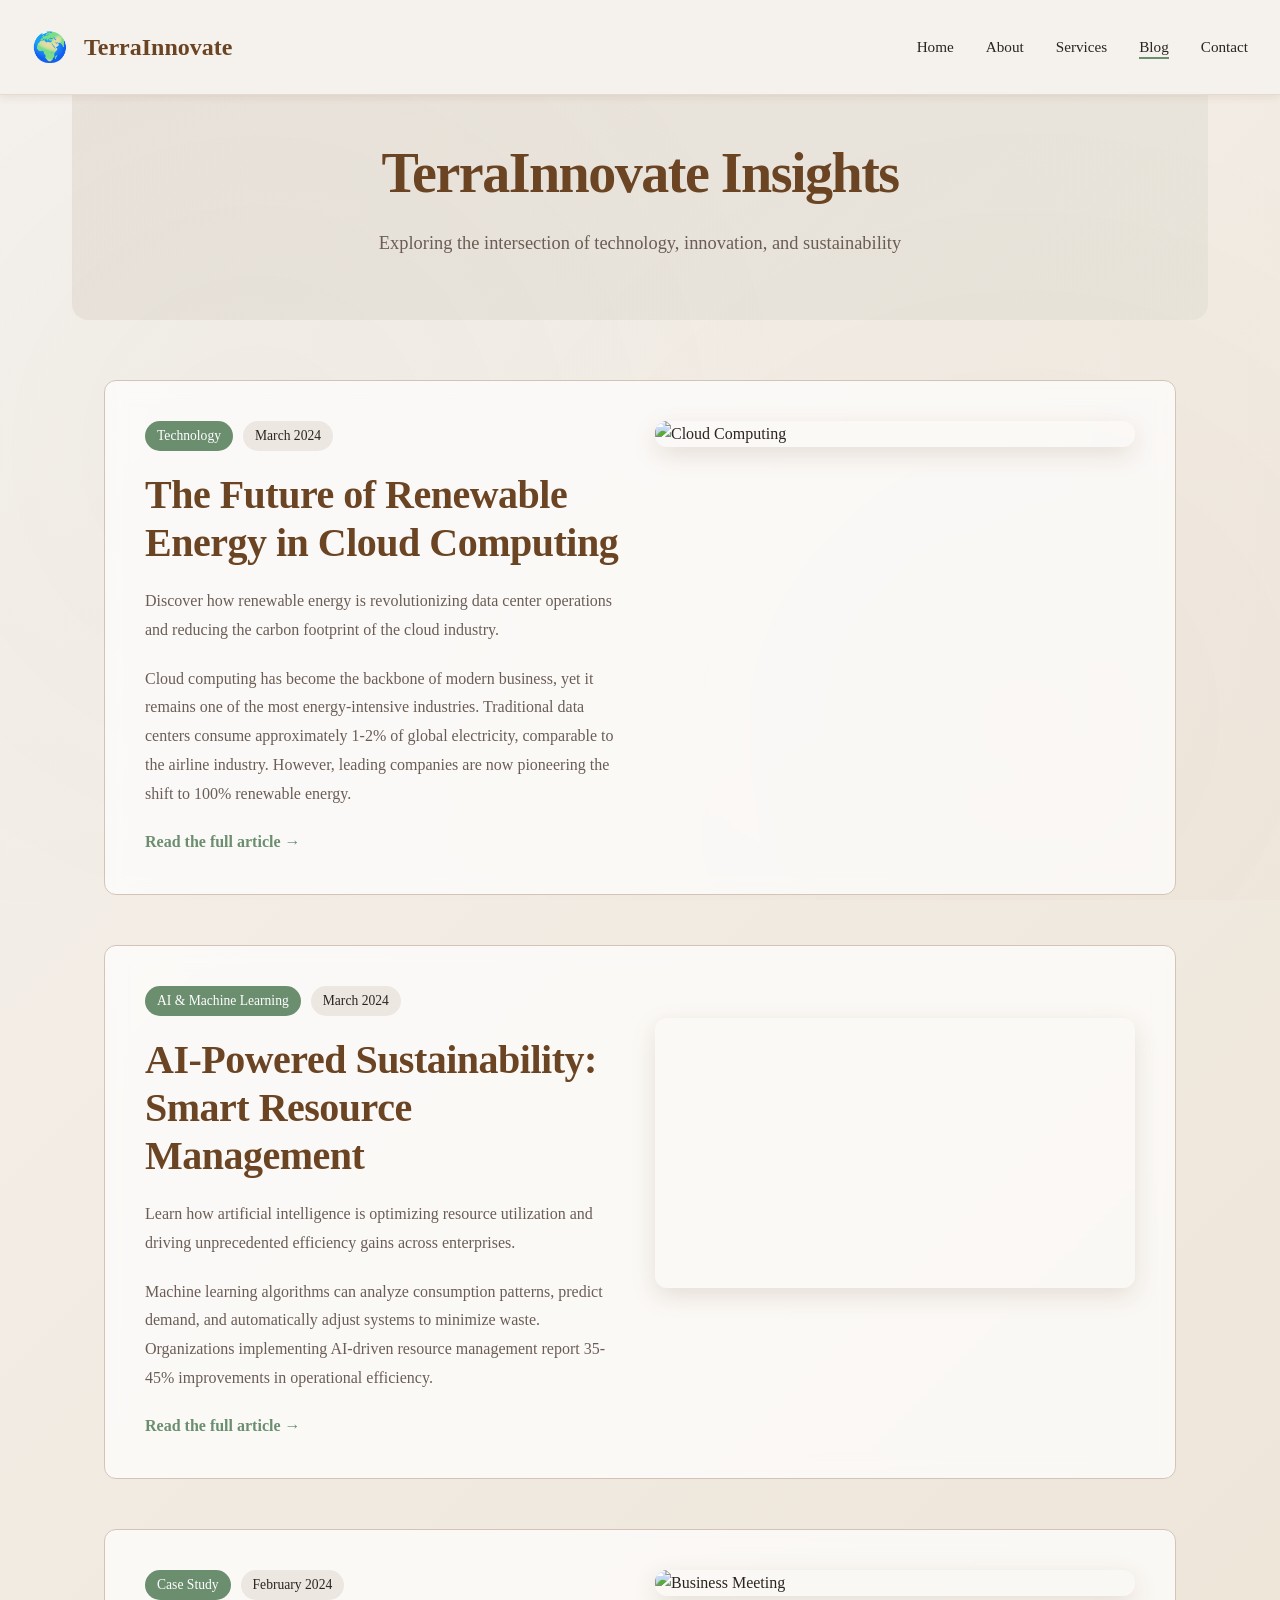
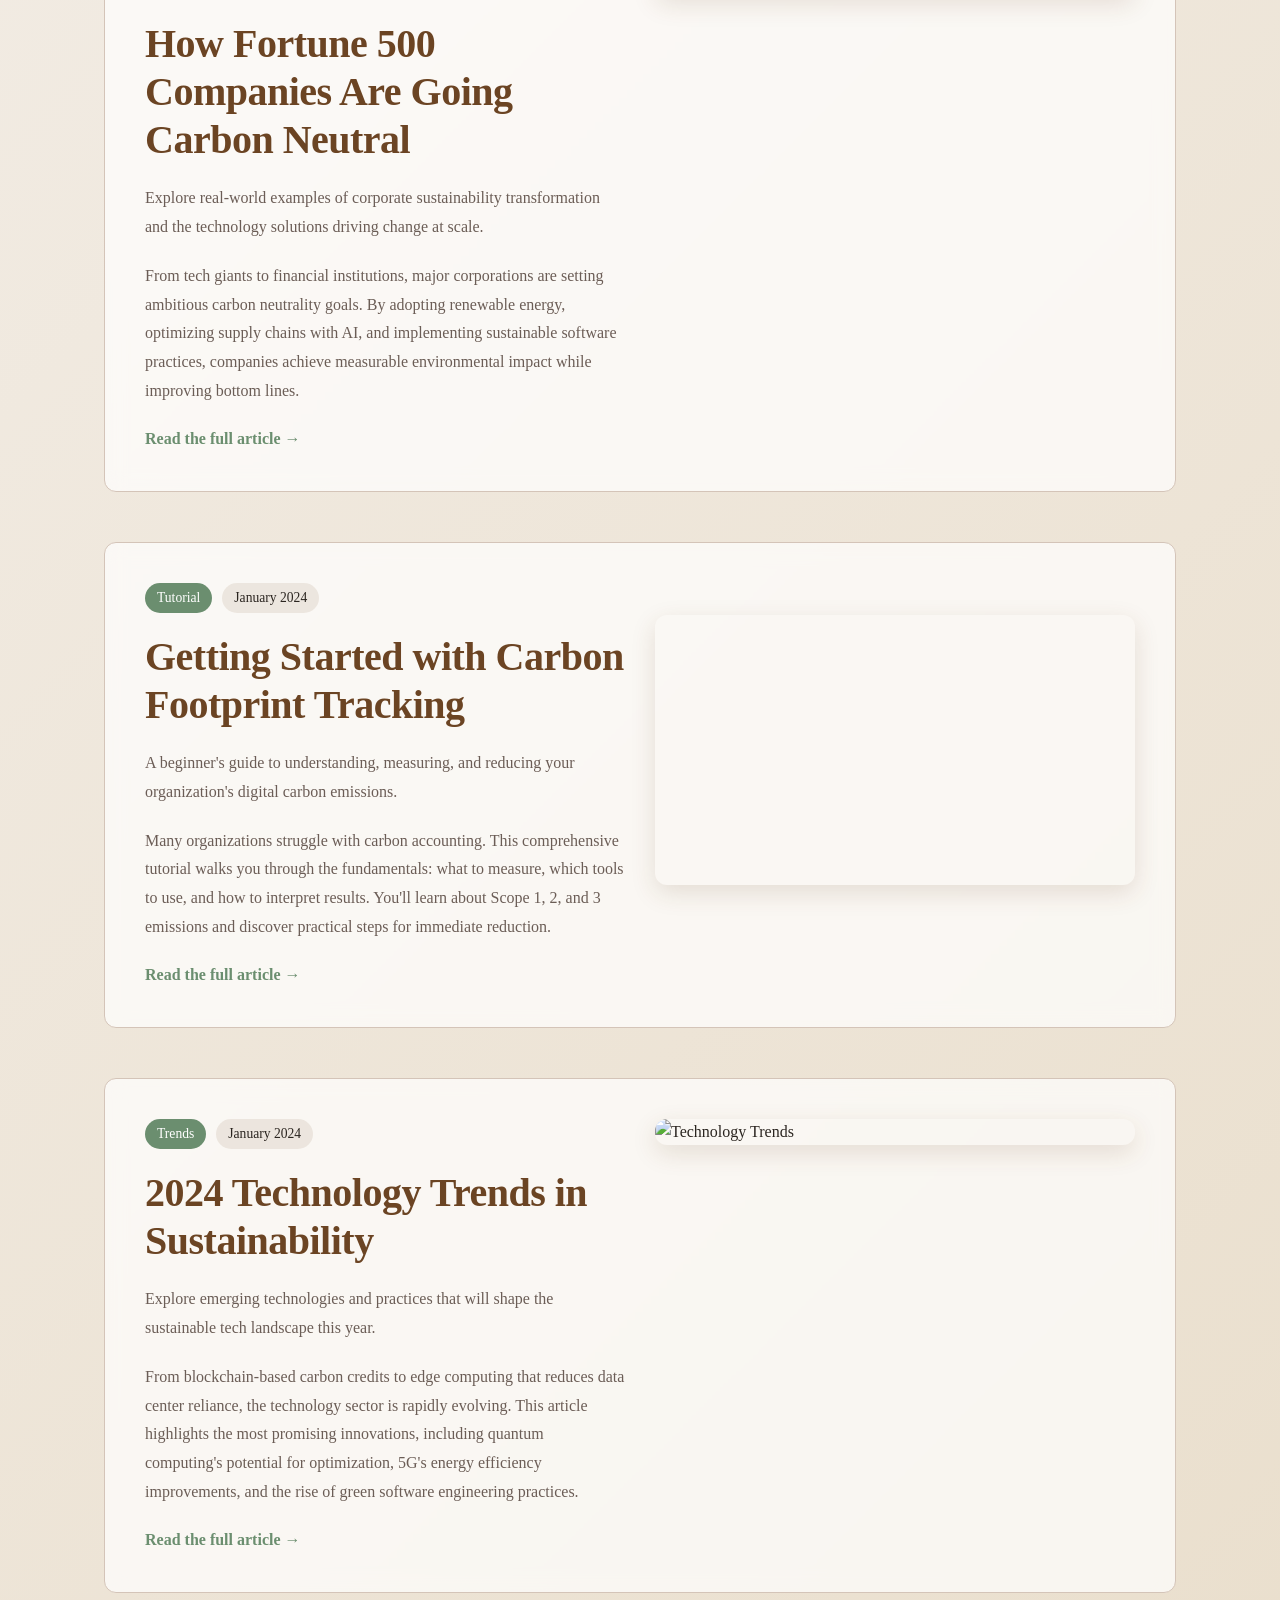
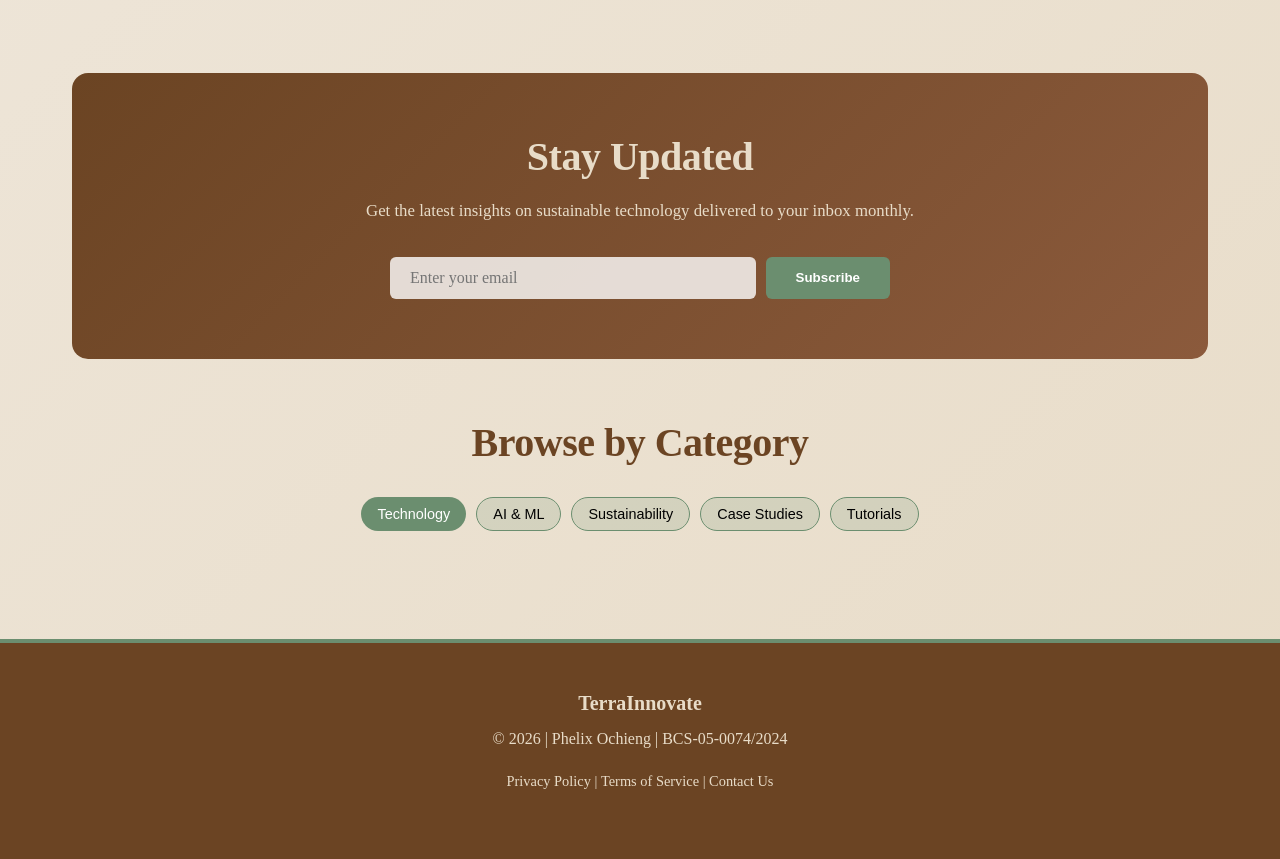
==== blog.html @ 737d3054 "Update image source in blog.html" ====
<!DOCTYPE html>
<html lang="en">
<head>
    <meta charset="UTF-8">
    <meta name="viewport" content="width=device-width, initial-scale=1.0">
    <title>Blog - TerraInnovate Insights</title>
    <link rel="stylesheet" href="styles.css">
</head>
<body>

    <nav>
        <div class="nav-logo">TerraInnovate</div>
        <button class="menu-toggle" id="menuToggle">☰</button>
        <ul class="nav-links" id="navLinks">
            <li><a href="index.html">Home</a></li>
            <li><a href="about.html">About</a></li>
            <li><a href="services.html">Services</a></li>
            <li><a href="blog.html" class="active">Blog</a></li>
            <li><a href="contact.html">Contact</a></li>
        </ul>
    </nav>

    <main style="padding-top: 80px;">
        
        <section style="padding: 60px var(--spacing-lg); background: linear-gradient(135deg, rgba(107, 68, 35, 0.08) 0%, rgba(122, 155, 127, 0.08) 100%); text-align: center; margin-bottom: 60px; border-radius: 16px;">
            <h1 style="margin-bottom: 20px;">TerraInnovate Insights</h1>
            <p style="font-size: 1.15rem; max-width: 700px; margin: 0 auto;">Exploring the intersection of technology, innovation, and sustainability</p>
        </section>

        <section class="container" style="margin-bottom: 80px;">
            
            <article style="background: rgba(255, 255, 255, 0.7); border: 1px solid var(--border-color); border-radius: 12px; padding: 40px; margin-bottom: 50px; backdrop-filter: blur(10px);">
                <div style="display: grid; grid-template-columns: 1fr 1fr; gap: 30px; align-items: start;">
                    <div>
                        <div style="display: flex; gap: 10px; margin-bottom: 15px; font-size: 0.85rem;">
                            <span style="background: var(--accent-green); color: white; padding: 4px 12px; border-radius: 20px;">Technology</span>
                            <span style="background: rgba(107, 68, 35, 0.1); padding: 4px 12px; border-radius: 20px;">March 2024</span>
                        </div>
                        <h2 style="margin: 20px 0;">The Future of Renewable Energy in Cloud Computing</h2>
                        <p style="color: var(--text-light); margin-bottom: 20px;">Discover how renewable energy is revolutionizing data center operations and reducing the carbon footprint of the cloud industry.</p>
                        <p style="margin-bottom: 20px;">Cloud computing has become the backbone of modern business, yet it remains one of the most energy-intensive industries. Traditional data centers consume approximately 1-2% of global electricity, comparable to the airline industry. However, leading companies are now pioneering the shift to 100% renewable energy.</p>
                        <a href="#" style="color: var(--accent-green); font-weight: 600;">Read the full article →</a>
                    </div>
                    <img src="https://images.unsplash.com/photo-1552664730-d307ca884978?w=500&h=350&fit=crop" alt="Cloud Computing" style="border-radius: 12px; box-shadow: var(--shadow-md);">
                </div>
            </article>

            <article style="background: rgba(255, 255, 255, 0.7); border: 1px solid var(--border-color); border-radius: 12px; padding: 40px; margin-bottom: 50px; backdrop-filter: blur(10px);">
                <div style="display: grid; grid-template-columns: 1fr 1fr; gap: 30px; align-items: start;">
                    <div>
                        <div style="display: flex; gap: 10px; margin-bottom: 15px; font-size: 0.85rem;">
                            <span style="background: var(--accent-green); color: white; padding: 4px 12px; border-radius: 20px;">AI & Machine Learning</span>
                            <span style="background: rgba(107, 68, 35, 0.1); padding: 4px 12px; border-radius: 20px;">March 2024</span>
                        </div>
                        <h2 style="margin: 20px 0;">AI-Powered Sustainability: Smart Resource Management</h2>
                        <p style="color: var(--text-light); margin-bottom: 20px;">Learn how artificial intelligence is optimizing resource utilization and driving unprecedented efficiency gains across enterprises.</p>
                        <p style="margin-bottom: 20px;">Machine learning algorithms can analyze consumption patterns, predict demand, and automatically adjust systems to minimize waste. Organizations implementing AI-driven resource management report 35-45% improvements in operational efficiency.</p>
                        <a href="#" style="color: var(--accent-green); font-weight: 600;">Read the full article →</a>
                    </div>
                    <div class="video-container">
                        <iframe src="https://www.youtube.com/watch?v=LRUIRQkErjo" allowfullscreen="" loading="lazy"></iframe>
                    </div>
                </div>
            </article>

            <article style="background: rgba(255, 255, 255, 0.7); border: 1px solid var(--border-color); border-radius: 12px; padding: 40px; margin-bottom: 50px; backdrop-filter: blur(10px);">
                <div style="display: grid; grid-template-columns: 1fr 1fr; gap: 30px; align-items: start;">
                    <div>
                        <div style="display: flex; gap: 10px; margin-bottom: 15px; font-size: 0.85rem;">
                            <span style="background: var(--accent-green); color: white; padding: 4px 12px; border-radius: 20px;">Case Study</span>
                            <span style="background: rgba(107, 68, 35, 0.1); padding: 4px 12px; border-radius: 20px;">February 2024</span>
                        </div>
                        <h2 style="margin: 20px 0;">How Fortune 500 Companies Are Going Carbon Neutral</h2>
                        <p style="color: var(--text-light); margin-bottom: 20px;">Explore real-world examples of corporate sustainability transformation and the technology solutions driving change at scale.</p>
                        <p style="margin-bottom: 20px;">From tech giants to financial institutions, major corporations are setting ambitious carbon neutrality goals. By adopting renewable energy, optimizing supply chains with AI, and implementing sustainable software practices, companies achieve measurable environmental impact while improving bottom lines.</p>
                        <a href="#" style="color: var(--accent-green); font-weight: 600;">Read the full article →</a>
                    </div>
                    <img src="https://images.unsplash.com/photo-1517694712202-14dd9538aa97?w=500&h=350&fit=crop" alt="Business Meeting" style="border-radius: 12px; box-shadow: var(--shadow-md);">
                </div>
            </article>

            <article style="background: rgba(255, 255, 255, 0.7); border: 1px solid var(--border-color); border-radius: 12px; padding: 40px; margin-bottom: 50px; backdrop-filter: blur(10px);">
                <div style="display: grid; grid-template-columns: 1fr 1fr; gap: 30px; align-items: start;">
                    <div>
                        <div style="display: flex; gap: 10px; margin-bottom: 15px; font-size: 0.85rem;">
                            <span style="background: var(--accent-green); color: white; padding: 4px 12px; border-radius: 20px;">Tutorial</span>
                            <span style="background: rgba(107, 68, 35, 0.1); padding: 4px 12px; border-radius: 20px;">January 2024</span>
                        </div>
                        <h2 style="margin: 20px 0;">Getting Started with Carbon Footprint Tracking</h2>
                        <p style="color: var(--text-light); margin-bottom: 20px;">A beginner's guide to understanding, measuring, and reducing your organization's digital carbon emissions.</p>
                        <p style="margin-bottom: 20px;">Many organizations struggle with carbon accounting. This comprehensive tutorial walks you through the fundamentals: what to measure, which tools to use, and how to interpret results. You'll learn about Scope 1, 2, and 3 emissions and discover practical steps for immediate reduction.</p>
                        <a href="#" style="color: var(--accent-green); font-weight: 600;">Read the full article →</a>
                    </div>
                    <div class="video-container">
                        <iframe src="https://www.youtube.com/embed/jNQXAC9IVRw" allowfullscreen="" loading="lazy"></iframe>
                    </div>
                </div>
            </article>

            <article style="background: rgba(255, 255, 255, 0.7); border: 1px solid var(--border-color); border-radius: 12px; padding: 40px; margin-bottom: 50px; backdrop-filter: blur(10px);">
                <div style="display: grid; grid-template-columns: 1fr 1fr; gap: 30px; align-items: start;">
                    <div>
                        <div style="display: flex; gap: 10px; margin-bottom: 15px; font-size: 0.85rem;">
                            <span style="background: var(--accent-green); color: white; padding: 4px 12px; border-radius: 20px;">Trends</span>
                            <span style="background: rgba(107, 68, 35, 0.1); padding: 4px 12px; border-radius: 20px;">January 2024</span>
                        </div>
                        <h2 style="margin: 20px 0;">2024 Technology Trends in Sustainability</h2>
                        <p style="color: var(--text-light); margin-bottom: 20px;">Explore emerging technologies and practices that will shape the sustainable tech landscape this year.</p>
                        <p style="margin-bottom: 20px;">From blockchain-based carbon credits to edge computing that reduces data center reliance, the technology sector is rapidly evolving. This article highlights the most promising innovations, including quantum computing's potential for optimization, 5G's energy efficiency improvements, and the rise of green software engineering practices.</p>
                        <a href="#" style="color: var(--accent-green); font-weight: 600;">Read the full article →</a>
                    </div>
                    <img src="https://fptsoftware.com/resource-center/blogs/top-4-sap-trends-in-2024-smarter-solutions-sustainability-and-skills" alt="Technology Trends" style="border-radius: 12px; box-shadow: var(--shadow-md);">
                </div>
            </article>
        </section>

        <section style="background: linear-gradient(135deg, var(--primary-brown) 0%, var(--medium-brown) 100%); color: var(--light-beige); padding: 60px var(--spacing-lg); border-radius: 16px; text-align: center; margin-bottom: 60px;">
            <h2 style="color: var(--light-beige); margin-bottom: 15px;">Stay Updated</h2>
            <p style="color: var(--light-beige); font-size: 1.05rem; margin-bottom: 30px;">Get the latest insights on sustainable technology delivered to your inbox monthly.</p>
            <div style="max-width: 500px; margin: 0 auto; display: flex; gap: 10px;">
                <input type="email" placeholder="Enter your email" style="flex: 1; padding: 12px 20px; border: none; border-radius: 6px; font-size: 1rem; color: var(--text-dark);">
                <button style="padding: 12px 30px; background: var(--accent-green); color: white; border: none; border-radius: 6px; font-weight: 600; cursor: pointer; transition: background 0.3s ease;" onmouseover="this.style.background='#5F7E63'" onmouseout="this.style.background='var(--accent-green)'">Subscribe</button>
            </div>
        </section>

        <section class="container" style="margin-bottom: 60px; text-align: center;">
            <h2 style="margin-bottom: 30px;">Browse by Category</h2>
            <div style="display: flex; flex-wrap: wrap; gap: 10px; justify-content: center;">
                <button style="padding: 8px 16px; background: var(--accent-green); color: white; border: none; border-radius: 20px; cursor: pointer; font-size: 0.9rem;" onclick="alert('Filtering by Technology')">Technology</button>
                <button style="padding: 8px 16px; background: rgba(122, 155, 127, 0.2); border: 1px solid var(--accent-green); border-radius: 20px; cursor: pointer; font-size: 0.9rem;">AI & ML</button>
                <button style="padding: 8px 16px; background: rgba(122, 155, 127, 0.2); border: 1px solid var(--accent-green); border-radius: 20px; cursor: pointer; font-size: 0.9rem;">Sustainability</button>
                <button style="padding: 8px 16px; background: rgba(122, 155, 127, 0.2); border: 1px solid var(--accent-green); border-radius: 20px; cursor: pointer; font-size: 0.9rem;">Case Studies</button>
                <button style="padding: 8px 16px; background: rgba(122, 155, 127, 0.2); border: 1px solid var(--accent-green); border-radius: 20px; cursor: pointer; font-size: 0.9rem;">Tutorials</button>
            </div>
        </section>
    </main>

    <footer>
        <h4 style="color: var(--light-beige); margin-bottom: 10px;">TerraInnovate</h4>
        <p>&copy; 2026 | Phelix Ochieng | BCS-05-0074/2024</p>
        <p style="margin-top: 15px; font-size: 0.9rem;">
            <a href="#">Privacy Policy</a> | 
            <a href="#">Terms of Service</a> | 
            <a href="#">Contact Us</a>
        </p>
    </footer>

    <script src="script.js"></script>
</body>
</html>
---- styles.css ----
/* ===== Earth-Themed Technology Website - Stylesheet ===== */

:root {
  --primary-brown: #6B4423;
  --dark-brown: #4A2F1A;
  --medium-brown: #8B5A3C;
  --light-beige: #E8DCC8;
  --warm-beige: #D4C4B8;
  --cream: #F5F1ED;
  --sage-green: #7A9B7F;
  --accent-green: #6B8E6F;
  --text-dark: #2B2520;
  --text-light: #6B5D56;
  --border-color: #D4C4B8;
  --font-display: 'Playfair Display', serif;
  --font-body: 'Georgia', serif;
  --font-mono: 'Courier New', monospace;
  --spacing-xs: 0.5rem;
  --spacing-sm: 1rem;
  --spacing-md: 1.5rem;
  --spacing-lg: 2rem;
  --spacing-xl: 3rem;
  --shadow-sm: 0 2px 8px rgba(107, 68, 35, 0.1);
  --shadow-md: 0 8px 24px rgba(107, 68, 35, 0.15);
  --shadow-lg: 0 16px 40px rgba(107, 68, 35, 0.2);
}

* {
  margin: 0;
  padding: 0;
  box-sizing: border-box;
}

html {
  scroll-behavior: smooth;
  scroll-padding-top: 80px;
}

body {
  font-family: var(--font-body);
  background: linear-gradient(135deg, var(--cream) 0%, var(--light-beige) 100%);
  color: var(--text-dark);
  line-height: 1.6;
  min-height: 100vh;
}

body::before {
  content: '';
  position: fixed;
  top: 0;
  left: 0;
  width: 100%;
  height: 100%;
  background-image: 
    radial-gradient(circle at 20% 50%, rgba(122, 155, 127, 0.03) 0%, transparent 50%),
    radial-gradient(circle at 80% 80%, rgba(139, 90, 60, 0.03) 0%, transparent 50%);
  pointer-events: none;
  z-index: 1;
}

h1, h2, h3, h4, h5, h6 {
  font-family: var(--font-display);
  color: var(--primary-brown);
  line-height: 1.2;
  margin-bottom: var(--spacing-md);
}

h1 {
  font-size: 3.5rem;
  font-weight: 700;
  letter-spacing: -1.5px;
}

h2 {
  font-size: 2.5rem;
  font-weight: 600;
  letter-spacing: -0.5px;
}

h3 {
  font-size: 1.75rem;
  font-weight: 600;
}

h4 {
  font-size: 1.25rem;
  font-weight: 600;
  color: var(--medium-brown);
}

p {
  margin-bottom: var(--spacing-md);
  color: var(--text-light);
  font-size: 1rem;
  line-height: 1.8;
}

a {
  color: var(--accent-green);
  text-decoration: none;
  transition: color 0.3s ease;
  font-weight: 500;
}

a:hover {
  color: var(--primary-brown);
  text-decoration: underline;
}

nav {
  position: fixed;
  top: 0;
  left: 0;
  right: 0;
  background: rgba(245, 241, 237, 0.98);
  backdrop-filter: blur(10px);
  padding: var(--spacing-md) var(--spacing-lg);
  display: flex;
  justify-content: space-between;
  align-items: center;
  z-index: 1000;
  box-shadow: var(--shadow-sm);
  border-bottom: 1px solid rgba(212, 196, 184, 0.5);
}

.nav-logo {
  font-family: var(--font-display);
  font-size: 1.5rem;
  font-weight: 700;
  color: var(--primary-brown);
  display: flex;
  align-items: center;
  gap: var(--spacing-sm);
}

.nav-logo::before {
  content: '🌍';
  font-size: 1.8rem;
}

.nav-links {
  display: flex;
  list-style: none;
  gap: var(--spacing-lg);
}

.nav-links a {
  font-size: 0.95rem;
  color: var(--text-dark);
  position: relative;
  transition: color 0.3s ease;
}

.nav-links a::after {
  content: '';
  position: absolute;
  bottom: -4px;
  left: 0;
  width: 0;
  height: 2px;
  background: var(--accent-green);
  transition: width 0.3s ease;
}

.nav-links a:hover::after,
.nav-links a.active::after {
  width: 100%;
}

.nav-links a:hover {
  color: var(--accent-green);
}

.menu-toggle {
  display: none;
  background: none;
  border: none;
  font-size: 1.5rem;
  cursor: pointer;
  color: var(--primary-brown);
}

.hero {
  padding: 140px var(--spacing-lg) var(--spacing-xl);
  min-height: 100vh;
  display: flex;
  align-items: center;
  justify-content: center;
  position: relative;
  overflow: hidden;
  background: linear-gradient(135deg, var(--cream) 0%, rgba(212, 196, 184, 0.3) 100%);
}

.hero::before {
  content: '';
  position: absolute;
  top: 0;
  right: 0;
  width: 500px;
  height: 500px;
  background: radial-gradient(circle, rgba(122, 155, 127, 0.1) 0%, transparent 70%);
  border-radius: 50%;
  animation: float 6s ease-in-out infinite;
}

.hero::after {
  content: '';
  position: absolute;
  bottom: 0;
  left: 0;
  width: 400px;
  height: 400px;
  background: radial-gradient(circle, rgba(139, 90, 60, 0.08) 0%, transparent 70%);
  border-radius: 50%;
  animation: float 8s ease-in-out infinite reverse;
}

.hero-content {
  max-width: 900px;
  text-align: center;
  z-index: 10;
  animation: slideUp 1s ease-out;
}

.hero h1 {
  margin-bottom: var(--spacing-lg);
  animation: slideUp 1s ease-out 0.2s both;
}

.hero p {
  font-size: 1.25rem;
  margin-bottom: var(--spacing-lg);
  animation: slideUp 1s ease-out 0.4s both;
  max-width: 700px;
  margin-left: auto;
  margin-right: auto;
}

.cta-button {
  display: inline-block;
  padding: 1rem 2.5rem;
  background: var(--primary-brown);
  color: var(--cream);
  border-radius: 50px;
  font-size: 1.05rem;
  font-weight: 600;
  transition: all 0.3s ease;
  box-shadow: var(--shadow-md);
  animation: slideUp 1s ease-out 0.6s both;
  border: 2px solid var(--primary-brown);
}

.cta-button:hover {
  background: var(--dark-brown);
  border-color: var(--dark-brown);
  transform: translateY(-3px);
  box-shadow: var(--shadow-lg);
  color: var(--cream);
}

main {
  position: relative;
  z-index: 2;
  max-width: 1200px;
  margin: 0 auto;
  padding: var(--spacing-xl) var(--spacing-lg);
}

section {
  margin-bottom: var(--spacing-xl);
}

.container {
  max-width: 1200px;
  margin: 0 auto;
  padding: 0 var(--spacing-lg);
}

.card {
  background: rgba(255, 255, 255, 0.7);
  border: 1px solid var(--border-color);
  border-radius: 12px;
  padding: var(--spacing-lg);
  transition: all 0.3s ease;
  backdrop-filter: blur(10px);
}

.card:hover {
  transform: translateY(-8px);
  box-shadow: var(--shadow-lg);
  border-color: var(--accent-green);
}

.card img {
  width: 100%;
  height: 250px;
  object-fit: cover;
  border-radius: 8px;
  margin-bottom: var(--spacing-md);
  transition: transform 0.3s ease;
}

.card:hover img {
  transform: scale(1.05);
}

.card h3 {
  margin-bottom: var(--spacing-sm);
}

.card p {
  font-size: 0.95rem;
  margin-bottom: var(--spacing-md);
}

.grid {
  display: grid;
  gap: var(--spacing-lg);
}

.grid-2 {
  grid-template-columns: repeat(auto-fit, minmax(400px, 1fr));
}

.grid-3 {
  grid-template-columns: repeat(auto-fit, minmax(300px, 1fr));
}

.section-header {
  text-align: center;
  margin-bottom: var(--spacing-xl);
  animation: slideUp 0.8s ease-out;
}

.section-header h2 {
  position: relative;
  display: inline-block;
}

.section-header h2::after {
  content: '';
  position: absolute;
  bottom: -8px;
  left: 50%;
  transform: translateX(-50%);
  width: 60px;
  height: 3px;
  background: var(--accent-green);
  border-radius: 2px;
}

.section-header p {
  color: var(--text-light);
  max-width: 600px;
  margin: var(--spacing-md) auto 0;
  font-size: 1.1rem;
}

form {
  background: rgba(255, 255, 255, 0.6);
  padding: var(--spacing-xl);
  border-radius: 12px;
  border: 1px solid var(--border-color);
  max-width: 600px;
  margin: var(--spacing-lg) auto;
  backdrop-filter: blur(10px);
}

.form-group {
  margin-bottom: var(--spacing-lg);
}

label {
  display: block;
  margin-bottom: var(--spacing-sm);
  font-weight: 600;
  color: var(--primary-brown);
}

input,
textarea,
select {
  width: 100%;
  padding: var(--spacing-sm);
  border: 1px solid var(--border-color);
  border-radius: 6px;
  font-family: var(--font-body);
  font-size: 1rem;
  color: var(--text-dark);
  transition: all 0.3s ease;
  background: rgba(255, 255, 255, 0.8);
}

input:focus,
textarea:focus,
select:focus {
  outline: none;
  border-color: var(--accent-green);
  box-shadow: 0 0 0 3px rgba(122, 155, 127, 0.1);
  background: white;
}

textarea {
  resize: vertical;
  min-height: 120px;
  font-family: var(--font-body);
}

.submit-btn {
  width: 100%;
  padding: var(--spacing-md);
  background: var(--primary-brown);
  color: var(--cream);
  border: none;
  border-radius: 6px;
  font-size: 1.05rem;
  font-weight: 600;
  cursor: pointer;
  transition: all 0.3s ease;
}

.submit-btn:hover {
  background: var(--dark-brown);
  transform: translateY(-2px);
  box-shadow: var(--shadow-md);
}

footer {
  background: var(--primary-brown);
  color: var(--light-beige);
  padding: var(--spacing-xl) var(--spacing-lg);
  text-align: center;
  border-top: 4px solid var(--accent-green);
}

footer p {
  color: var(--light-beige);
  margin-bottom: var(--spacing-sm);
}

footer a {
  color: var(--light-beige);
  transition: color 0.3s ease;
}

footer a:hover {
  color: var(--accent-green);
}

@keyframes slideUp {
  from {
    opacity: 0;
    transform: translateY(30px);
  }
  to {
    opacity: 1;
    transform: translateY(0);
  }
}

@keyframes float {
  0%, 100% {
    transform: translateY(0px);
  }
  50% {
    transform: translateY(-30px);
  }
}

@keyframes fadeIn {
  from {
    opacity: 0;
  }
  to {
    opacity: 1;
  }
}

.video-container {
  position: relative;
  width: 100%;
  padding-bottom: 56.25%; 
  height: 0;
  overflow: hidden;
  border-radius: 12px;
  box-shadow: var(--shadow-md);
  margin: var(--spacing-lg) 0;
}

.video-container iframe {
  position: absolute;
  top: 0;
  left: 0;
  width: 100%;
  height: 100%;
  border: none;
}

@media (max-width: 768px) {
  :root {
    --spacing-lg: 1.5rem;
    --spacing-xl: 2rem;
  }
  
  h1 {
    font-size: 2.5rem;
  }
  
  h2 {
    font-size: 1.75rem;
  }
  
  nav {
    padding: var(--spacing-md);
    justify-content: space-between;
  }
  
  .nav-links {
    position: absolute;
    top: 100%;
    left: 0;
    right: 0;
    flex-direction: column;
    background: rgba(245, 241, 237, 0.98);
    padding: var(--spacing-md);
    gap: var(--spacing-md);
    display: none;
    animation: slideDown 0.3s ease;
  }
  
  .nav-links.active {
    display: flex;
  }
  
  .menu-toggle {
    display: block;
  }
  
  .hero {
    padding: 120px var(--spacing-md) var(--spacing-xl);
  }
  
  .hero h1 {
    font-size: 2rem;
  }
  
  .grid-2,
  .grid-3 {
    grid-template-columns: 1fr;
  }
  
  form {
    padding: var(--spacing-lg);
  }
  
  main {
    padding: var(--spacing-lg) var(--spacing-md);
  }
}

@media (max-width: 480px) {
  h1 {
    font-size: 1.75rem;
  }
  
  h2 {
    font-size: 1.25rem;
  }
  
  .nav-logo {
    font-size: 1.2rem;
  }
  
  .hero p {
    font-size: 1rem;
  }
}

@keyframes slideDown {
  from {
    opacity: 0;
    transform: translateY(-20px);
  }
  to {
    opacity: 1;
    transform: translateY(0);
  }
}
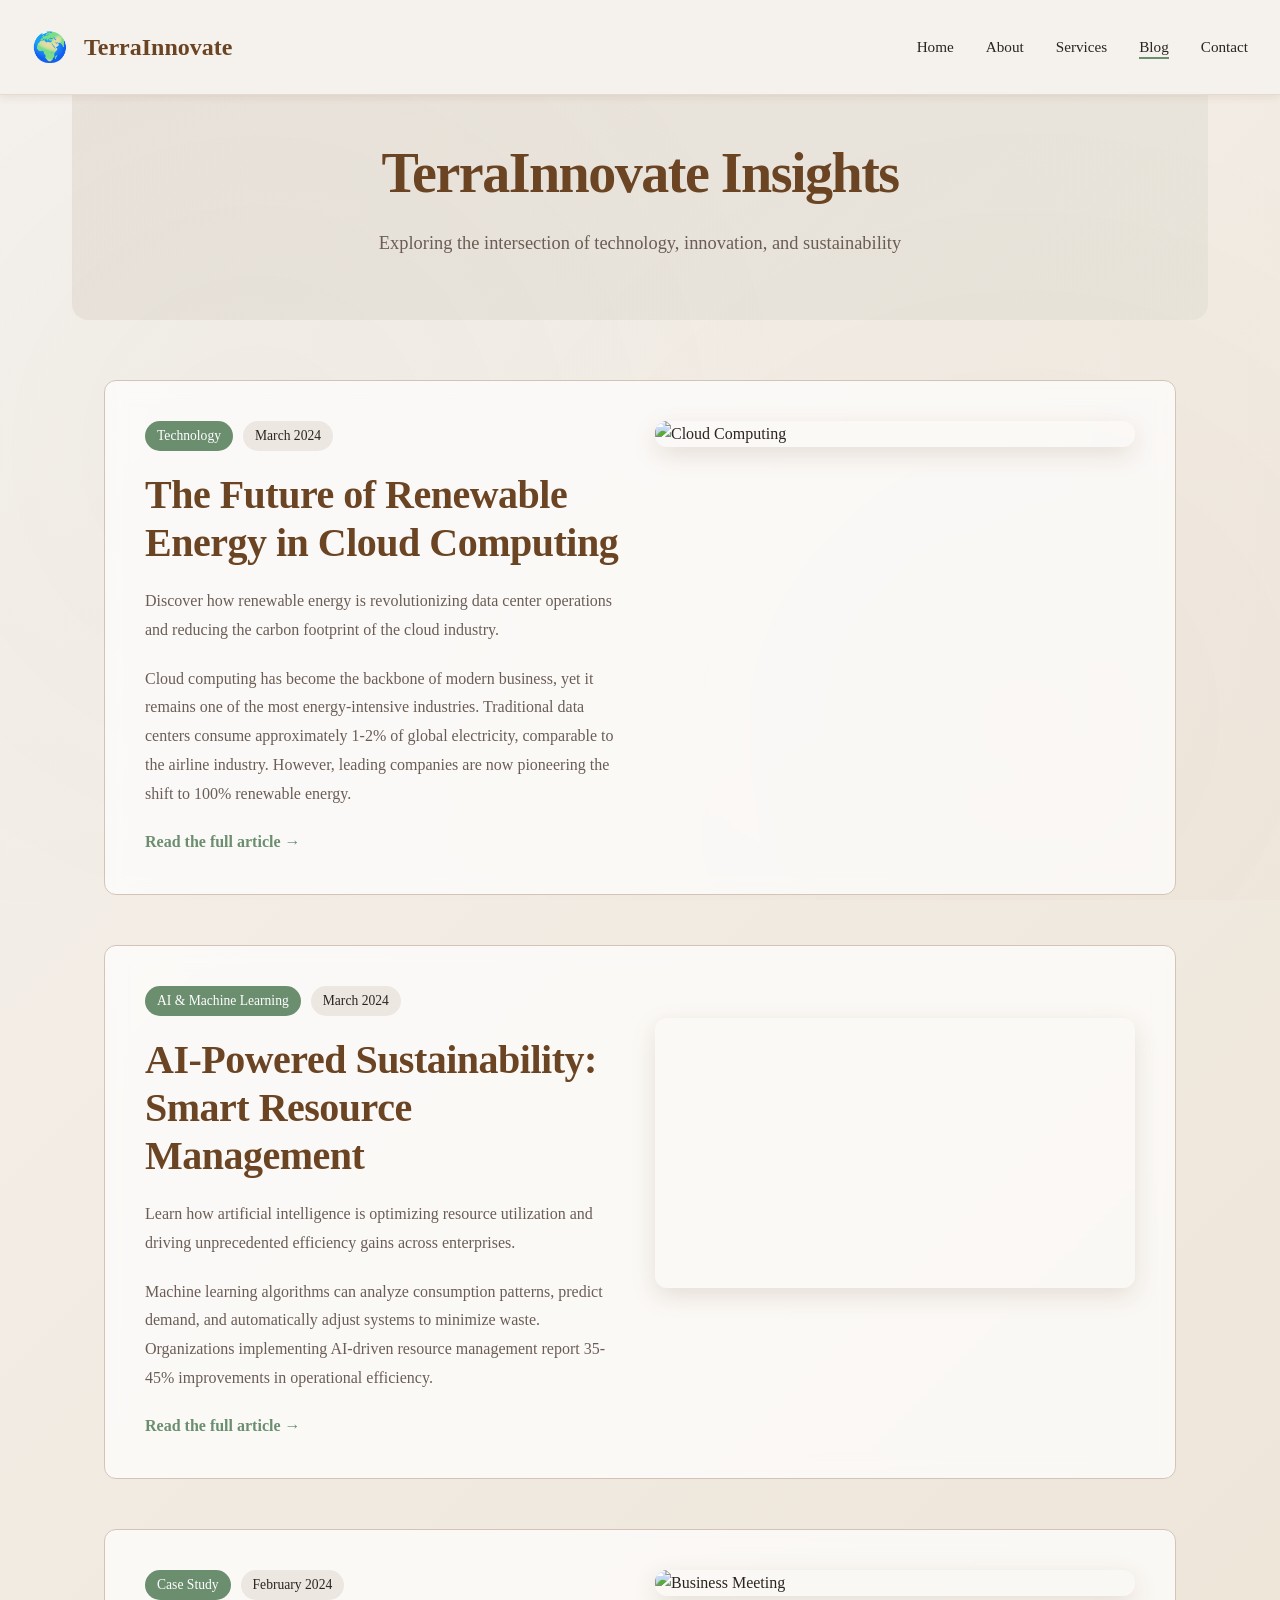
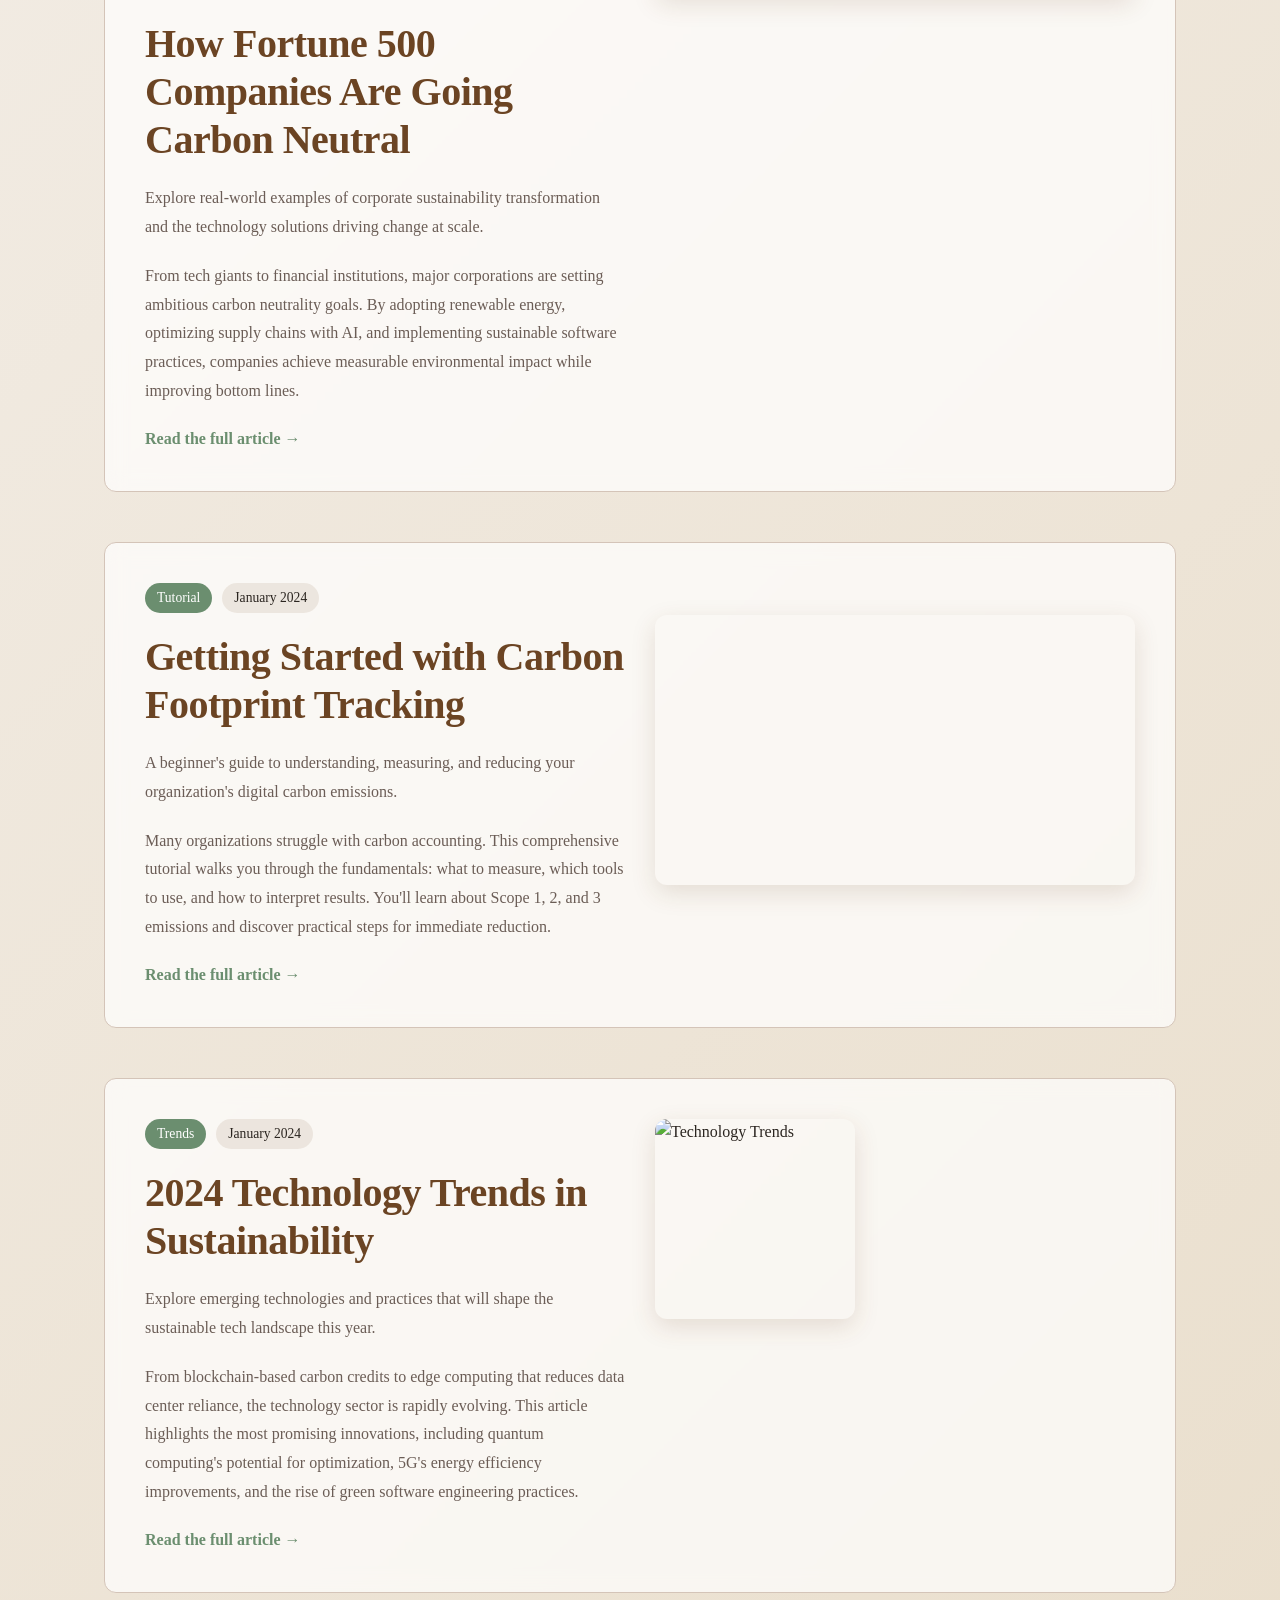
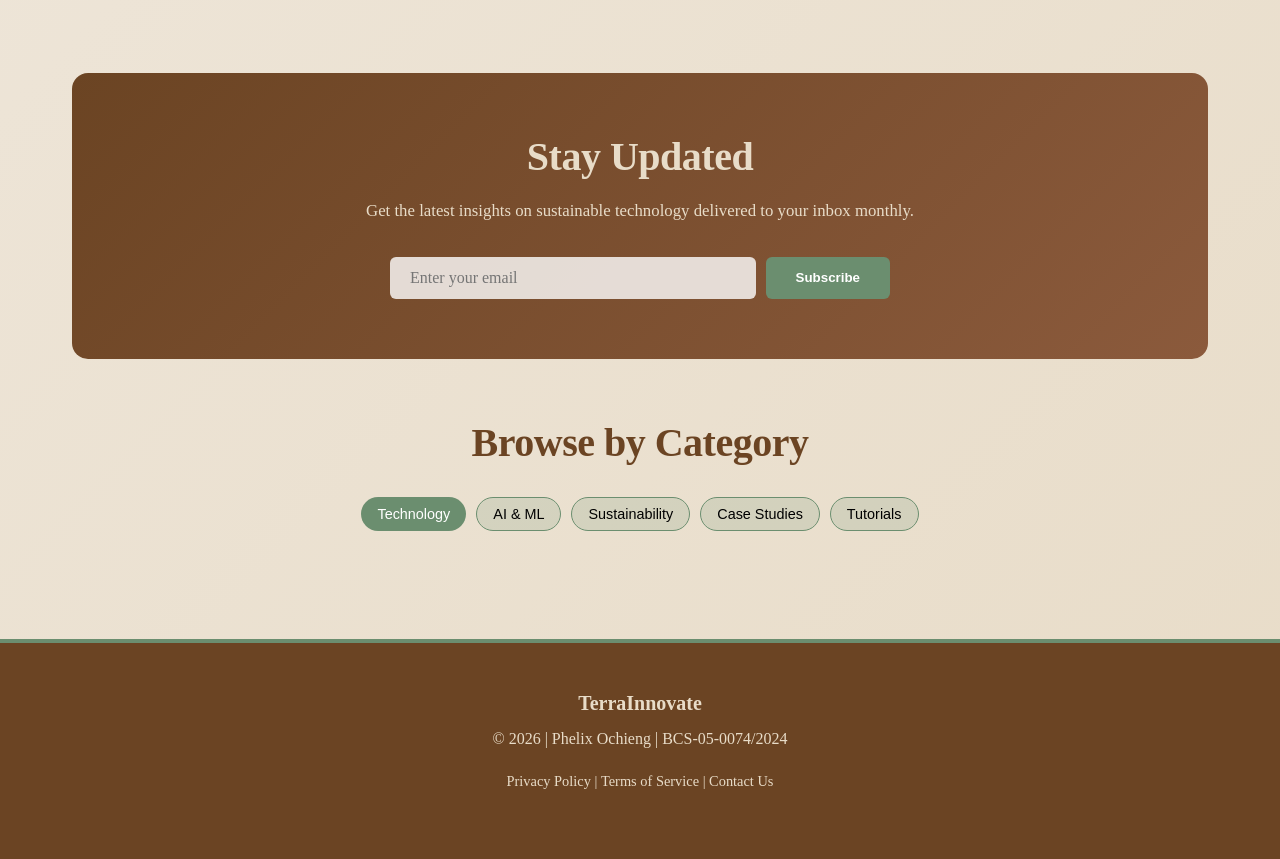
==== commit fd7936c4: "Update image tag with width and height attributes" ====
--- a/blog.html
+++ b/blog.html
@@ -58,7 +58,7 @@
                         <a href="#" style="color: var(--accent-green); font-weight: 600;">Read the full article →</a>
                     </div>
                     <div class="video-container">
-                        <iframe src="https://www.youtube.com/watch?v=LRUIRQkErjo" allowfullscreen="" loading="lazy"></iframe>
+                        <iframe src="https://www.youtube.com/watch?v=em43W_L5EO4" allowfullscreen="" loading="lazy"></iframe>
                     </div>
                 </div>
             </article>
@@ -109,7 +109,7 @@
                         <p style="margin-bottom: 20px;">From blockchain-based carbon credits to edge computing that reduces data center reliance, the technology sector is rapidly evolving. This article highlights the most promising innovations, including quantum computing's potential for optimization, 5G's energy efficiency improvements, and the rise of green software engineering practices.</p>
                         <a href="#" style="color: var(--accent-green); font-weight: 600;">Read the full article →</a>
                     </div>
-                    <img src="https://fptsoftware.com/resource-center/blogs/top-4-sap-trends-in-2024-smarter-solutions-sustainability-and-skills" alt="Technology Trends" style="border-radius: 12px; box-shadow: var(--shadow-md);">
+                    <img src="https://imgs.search.brave.com/_Yy5WqGzwqiSH_whaJ7P2XSkDhaNzaZvg3w84nA6qGw/rs:fit:860:0:0:0/g:ce/aHR0cHM6Ly9pbWFn/ZXMucHJpc21pYy5p/by9yb2NrZXRtYWtl/cnMtd2Vic2l0ZS1u/ZXh0L1ppd1ExZDNK/cFE1UFROOXVfU3Vz/dGFpbmFiaWxpdHkt/dHJlbmRzMjAyNC5w/bmc_YXV0bz1mb3Jt/YXQsY29tcHJlc3Mm/Zml0PW1heCZ3PTE5/MjA" alt="Technology Trends" style="border-radius: 12px; box-shadow: var(--shadow-md);" width="200px" height="200px">
                 </div>
             </article>
         </section>
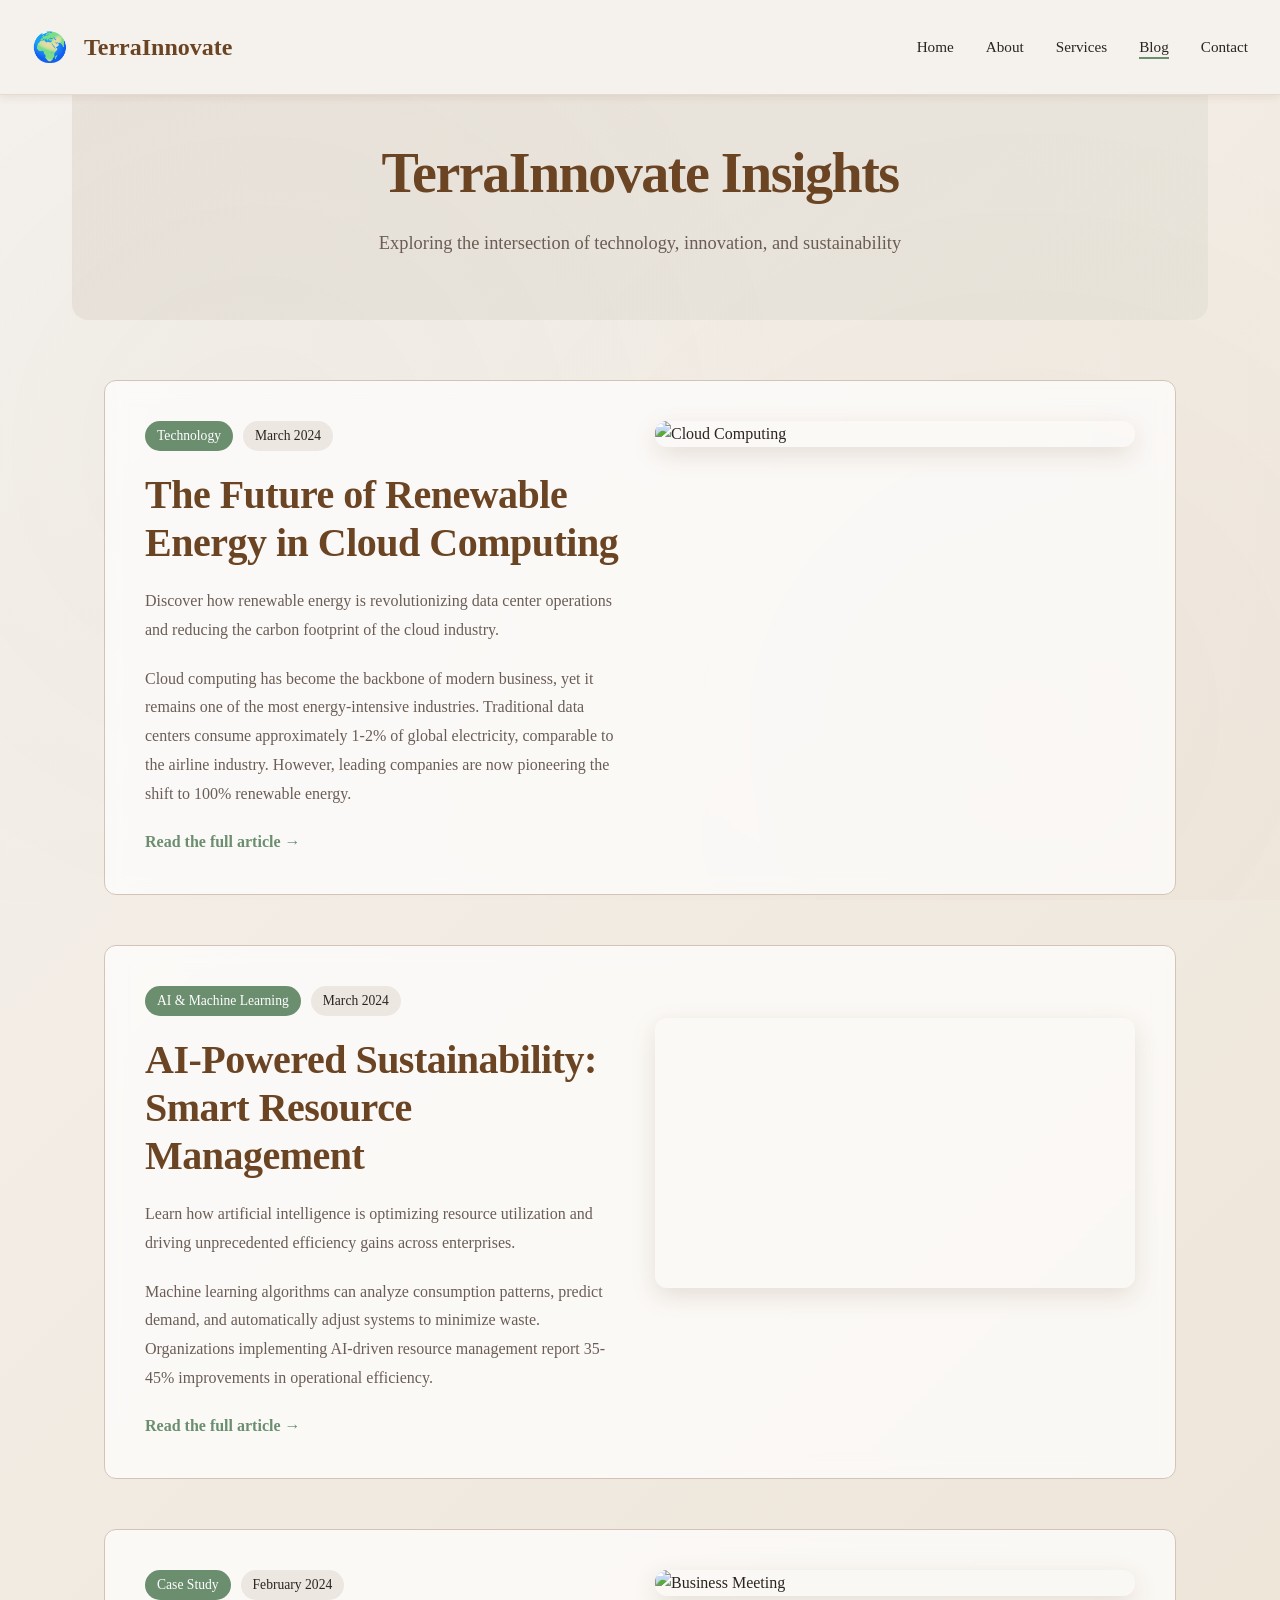
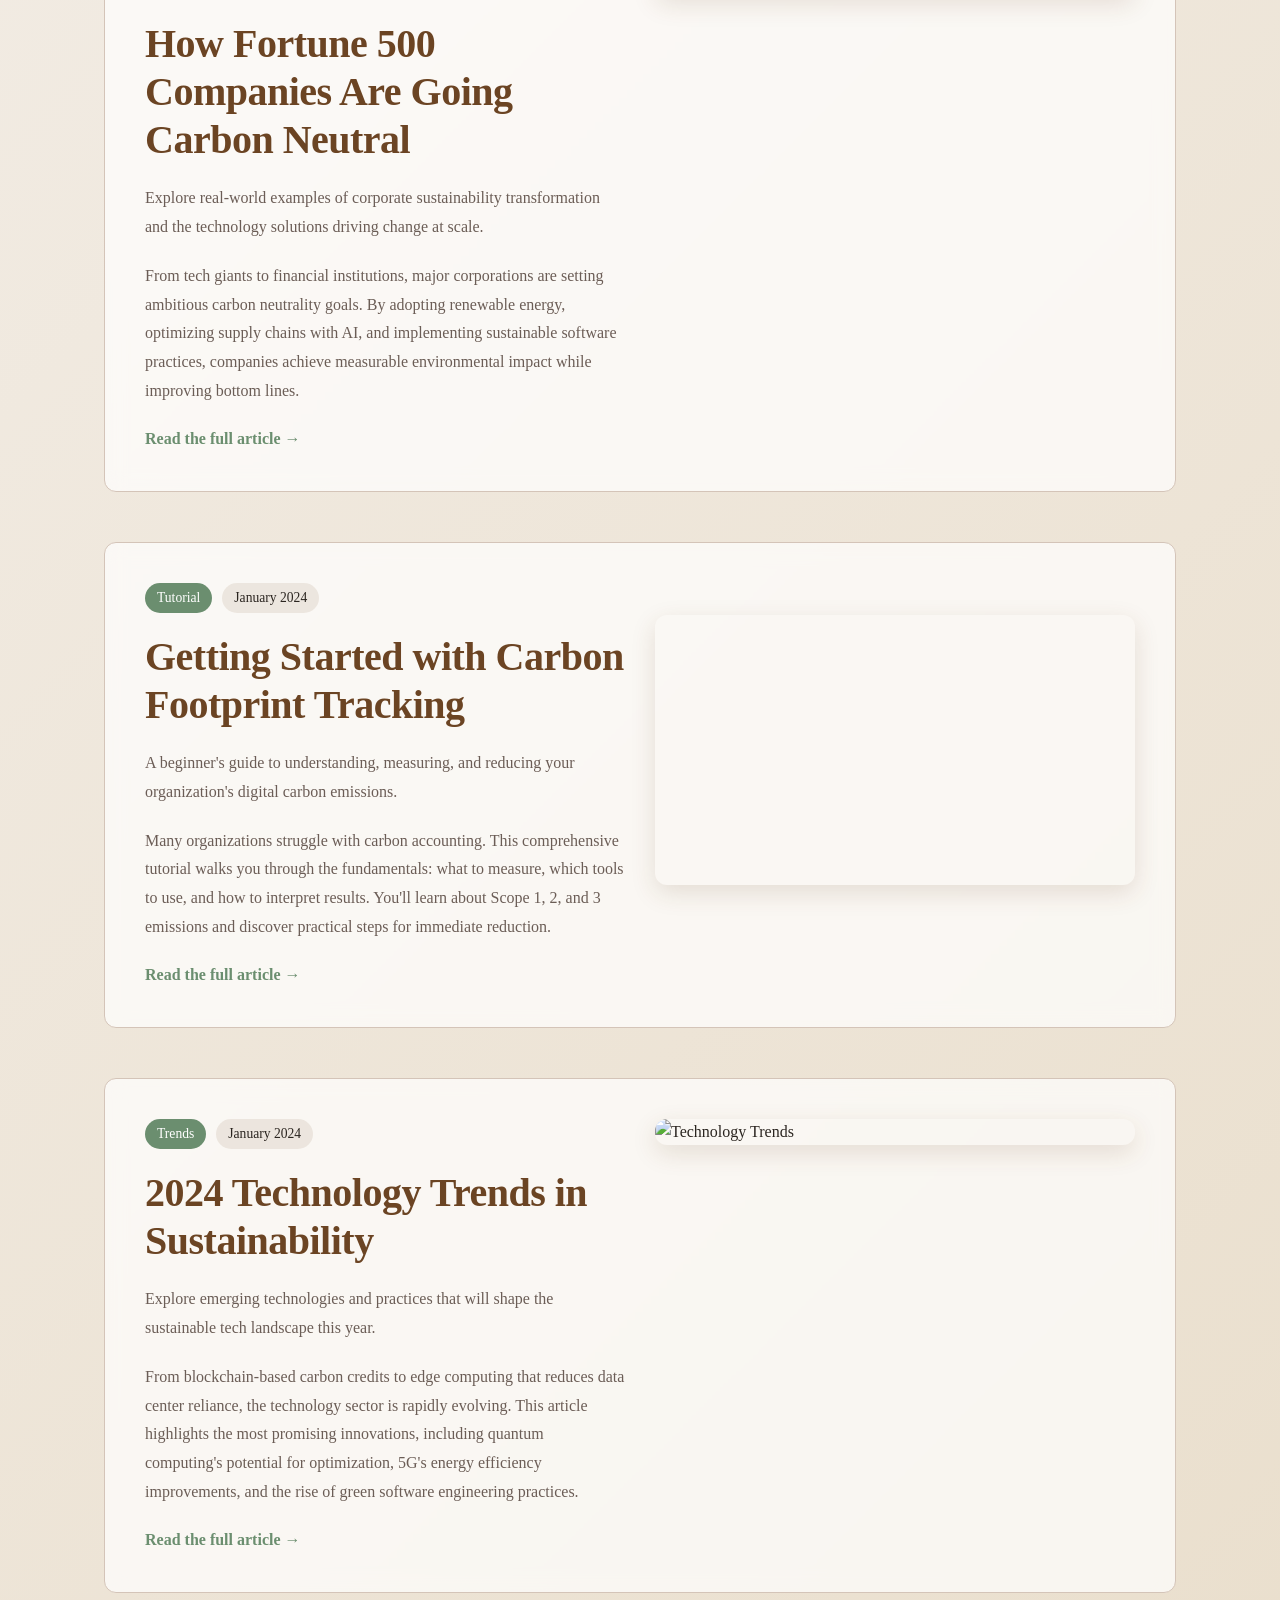
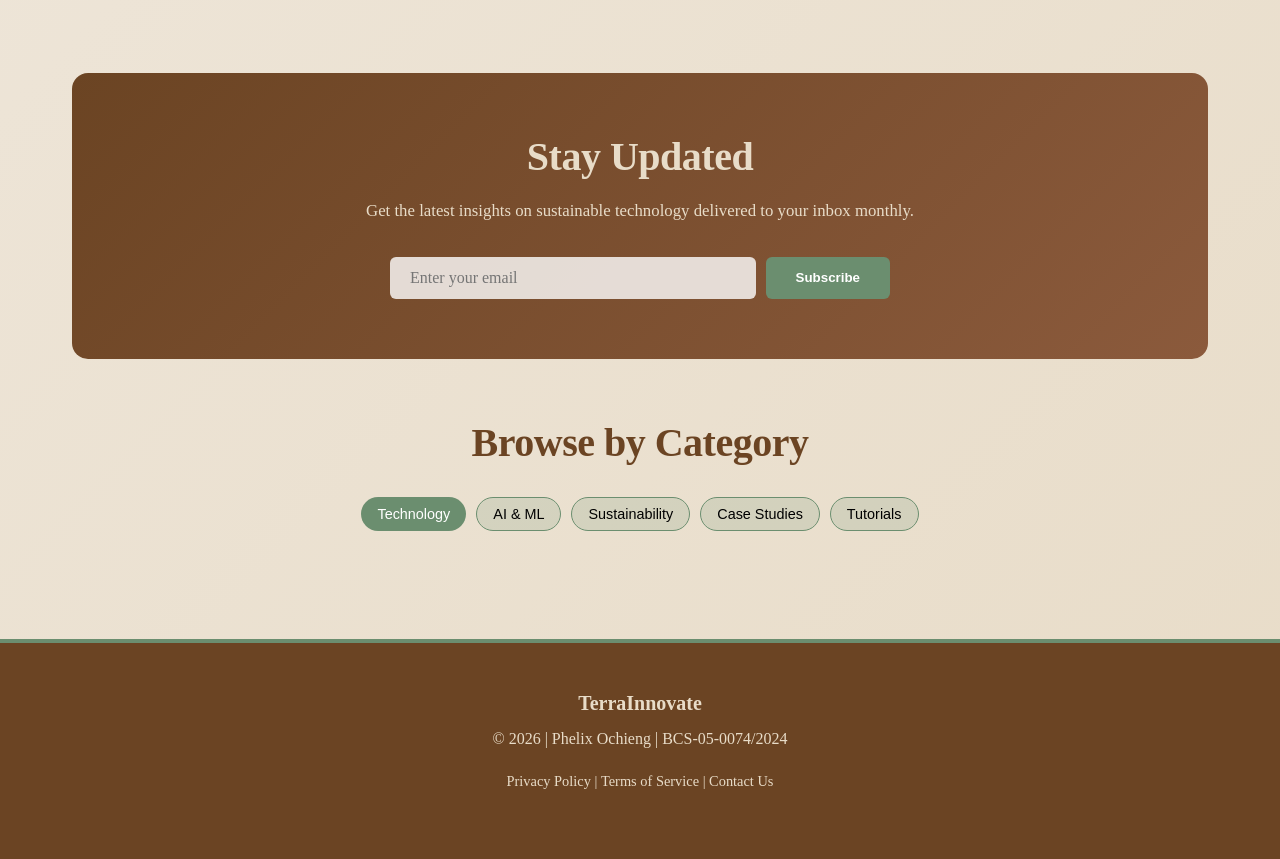
==== commit 16477494: "Replace fixed image size with responsive design" ====
--- a/blog.html
+++ b/blog.html
@@ -109,7 +109,7 @@
                         <p style="margin-bottom: 20px;">From blockchain-based carbon credits to edge computing that reduces data center reliance, the technology sector is rapidly evolving. This article highlights the most promising innovations, including quantum computing's potential for optimization, 5G's energy efficiency improvements, and the rise of green software engineering practices.</p>
                         <a href="#" style="color: var(--accent-green); font-weight: 600;">Read the full article →</a>
                     </div>
-                    <img src="https://imgs.search.brave.com/_Yy5WqGzwqiSH_whaJ7P2XSkDhaNzaZvg3w84nA6qGw/rs:fit:860:0:0:0/g:ce/aHR0cHM6Ly9pbWFn/ZXMucHJpc21pYy5p/by9yb2NrZXRtYWtl/cnMtd2Vic2l0ZS1u/ZXh0L1ppd1ExZDNK/cFE1UFROOXVfU3Vz/dGFpbmFiaWxpdHkt/dHJlbmRzMjAyNC5w/bmc_YXV0bz1mb3Jt/YXQsY29tcHJlc3Mm/Zml0PW1heCZ3PTE5/MjA" alt="Technology Trends" style="border-radius: 12px; box-shadow: var(--shadow-md);" width="200px" height="200px">
+                    <img src="https://imgs.search.brave.com/_Yy5WqGzwqiSH_whaJ7P2XSkDhaNzaZvg3w84nA6qGw/rs:fit:860:0:0:0/g:ce/aHR0cHM6Ly9pbWFn/ZXMucHJpc21pYy5p/by9yb2NrZXRtYWtl/cnMtd2Vic2l0ZS1u/ZXh0L1ppd1ExZDNK/cFE1UFROOXVfU3Vz/dGFpbmFiaWxpdHkt/dHJlbmRzMjAyNC5w/bmc_YXV0bz1mb3Jt/YXQsY29tcHJlc3Mm/Zml0PW1heCZ3PTE5/MjA" alt="Technology Trends" style="width: 100%; max-width: 100%; height: auto; display: block; border-radius: 12px; box-shadow: var(--shadow-md);">
                 </div>
             </article>
         </section>
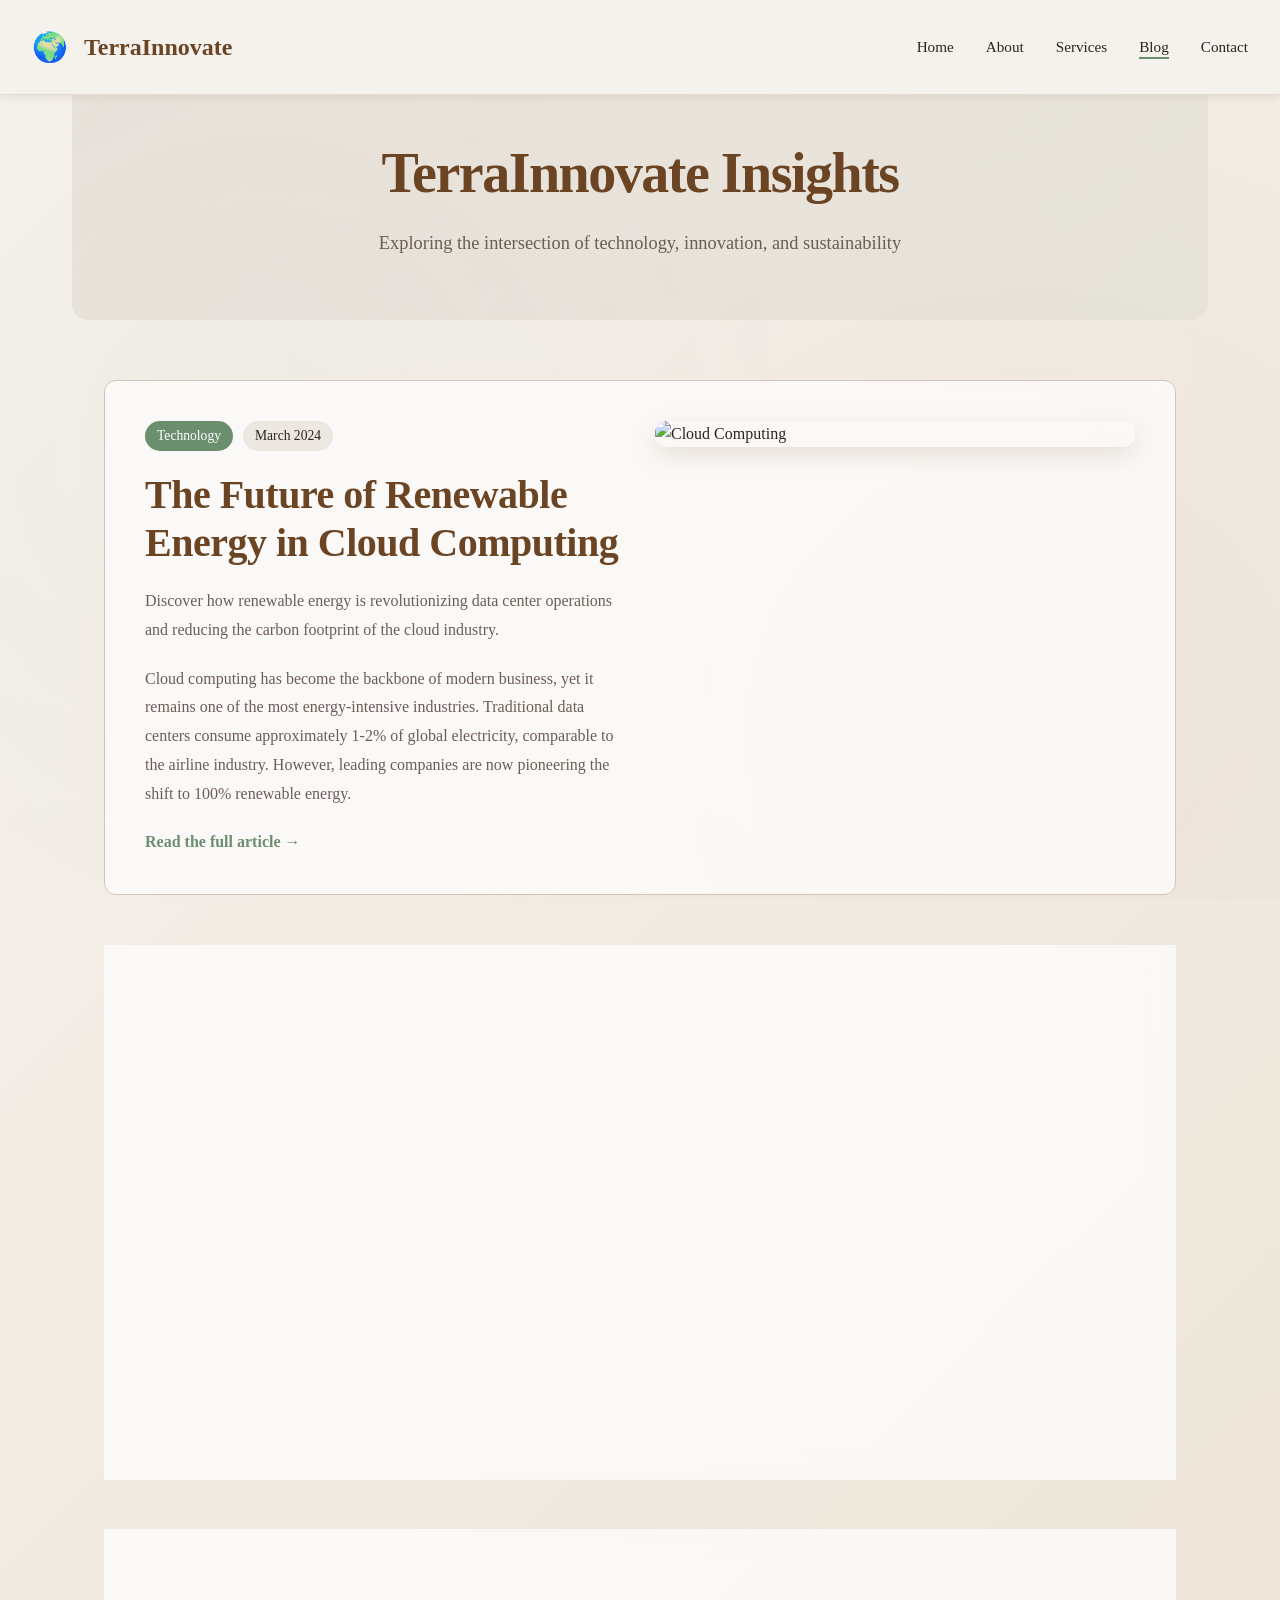
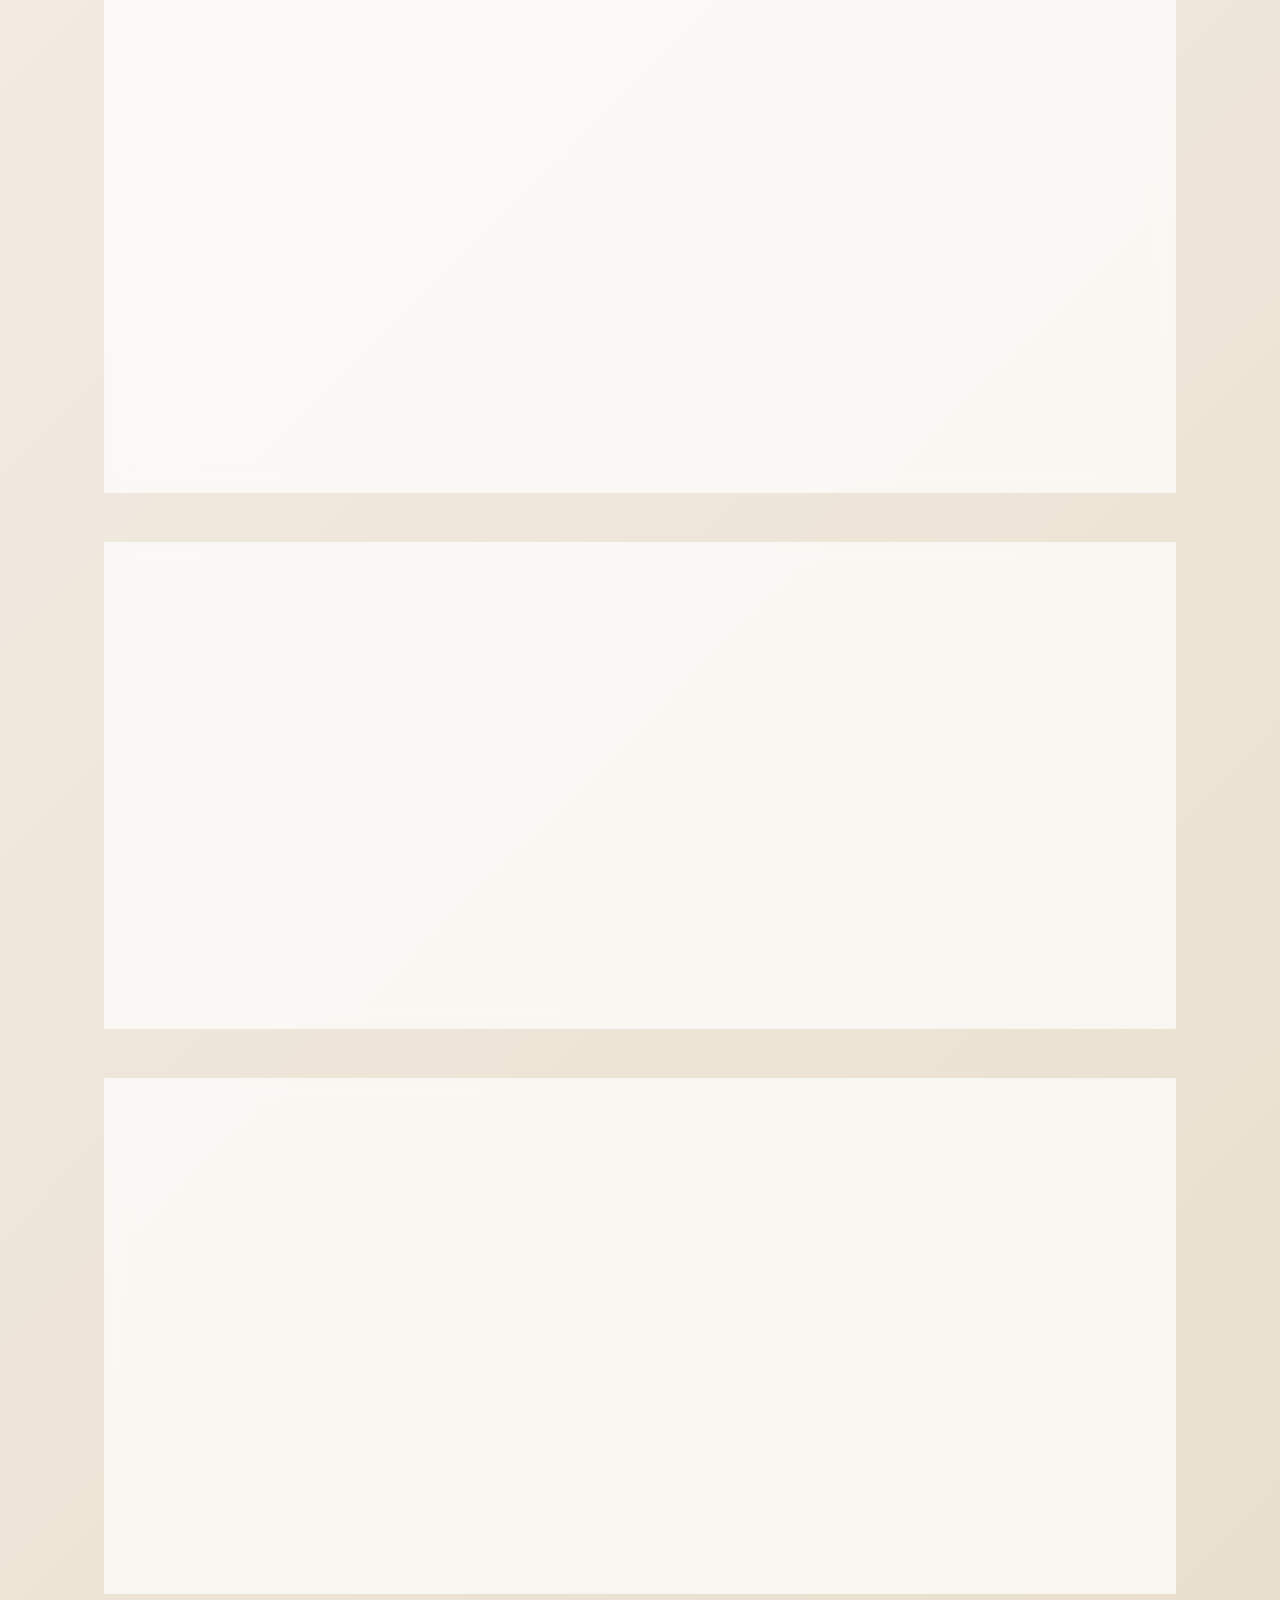
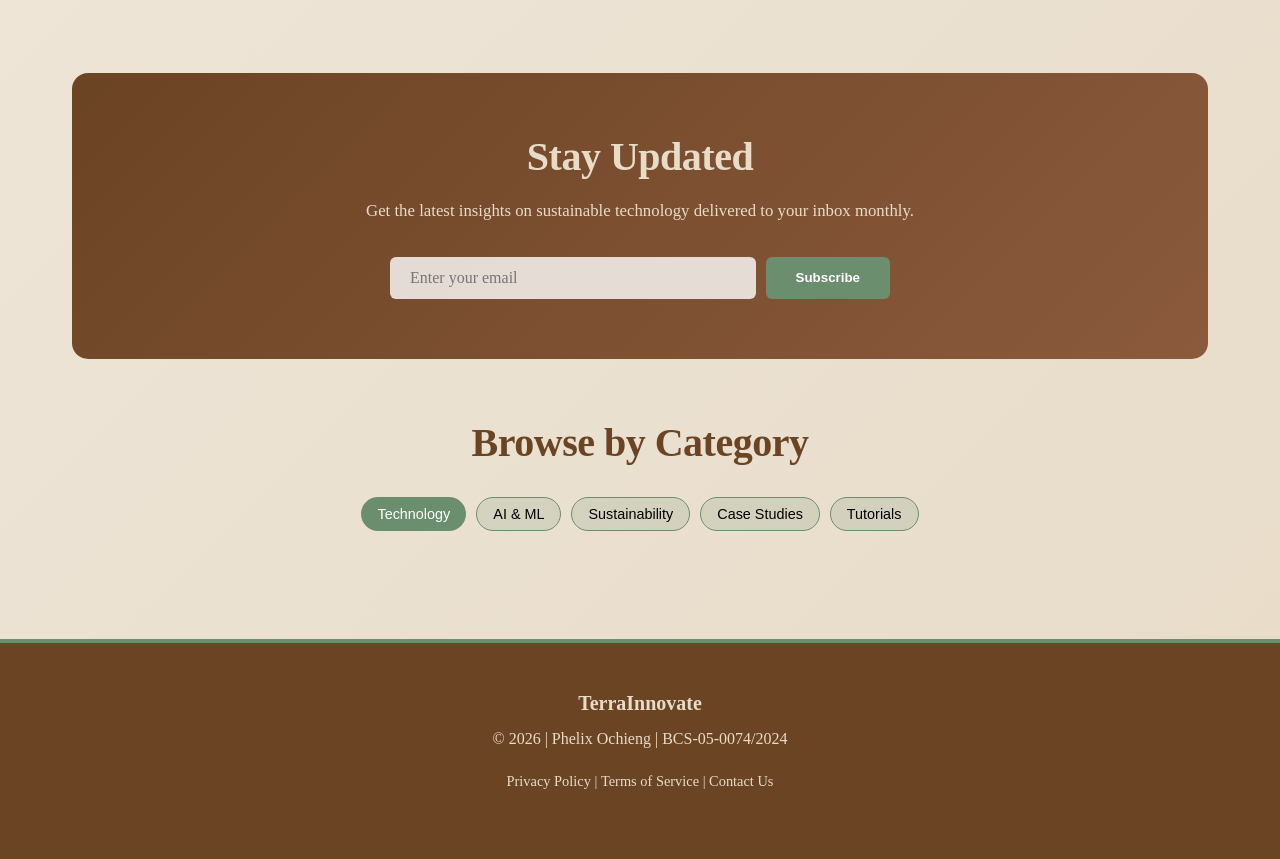
==== commit 87914b39: "Replace image source in blog.html" ====
--- a/blog.html
+++ b/blog.html
@@ -109,7 +109,7 @@
                         <p style="margin-bottom: 20px;">From blockchain-based carbon credits to edge computing that reduces data center reliance, the technology sector is rapidly evolving. This article highlights the most promising innovations, including quantum computing's potential for optimization, 5G's energy efficiency improvements, and the rise of green software engineering practices.</p>
                         <a href="#" style="color: var(--accent-green); font-weight: 600;">Read the full article →</a>
                     </div>
-                    <img src="https://imgs.search.brave.com/_Yy5WqGzwqiSH_whaJ7P2XSkDhaNzaZvg3w84nA6qGw/rs:fit:860:0:0:0/g:ce/aHR0cHM6Ly9pbWFn/ZXMucHJpc21pYy5p/by9yb2NrZXRtYWtl/cnMtd2Vic2l0ZS1u/ZXh0L1ppd1ExZDNK/cFE1UFROOXVfU3Vz/dGFpbmFiaWxpdHkt/dHJlbmRzMjAyNC5w/bmc_YXV0bz1mb3Jt/YXQsY29tcHJlc3Mm/Zml0PW1heCZ3PTE5/MjA" alt="Technology Trends" style="width: 100%; max-width: 100%; height: auto; display: block; border-radius: 12px; box-shadow: var(--shadow-md);">
+                    <img src="https://imageio.forbes.com/specials-images/imageserve/65c9c44ac205195ae02e22ec/0x0.jpg?format=jpg&height=900&width=1600&fit=bounds" alt="Technology Trends" style="width: 100%; max-width: 100%; height: auto; display: block; border-radius: 12px; box-shadow: var(--shadow-md);">
                 </div>
             </article>
         </section>
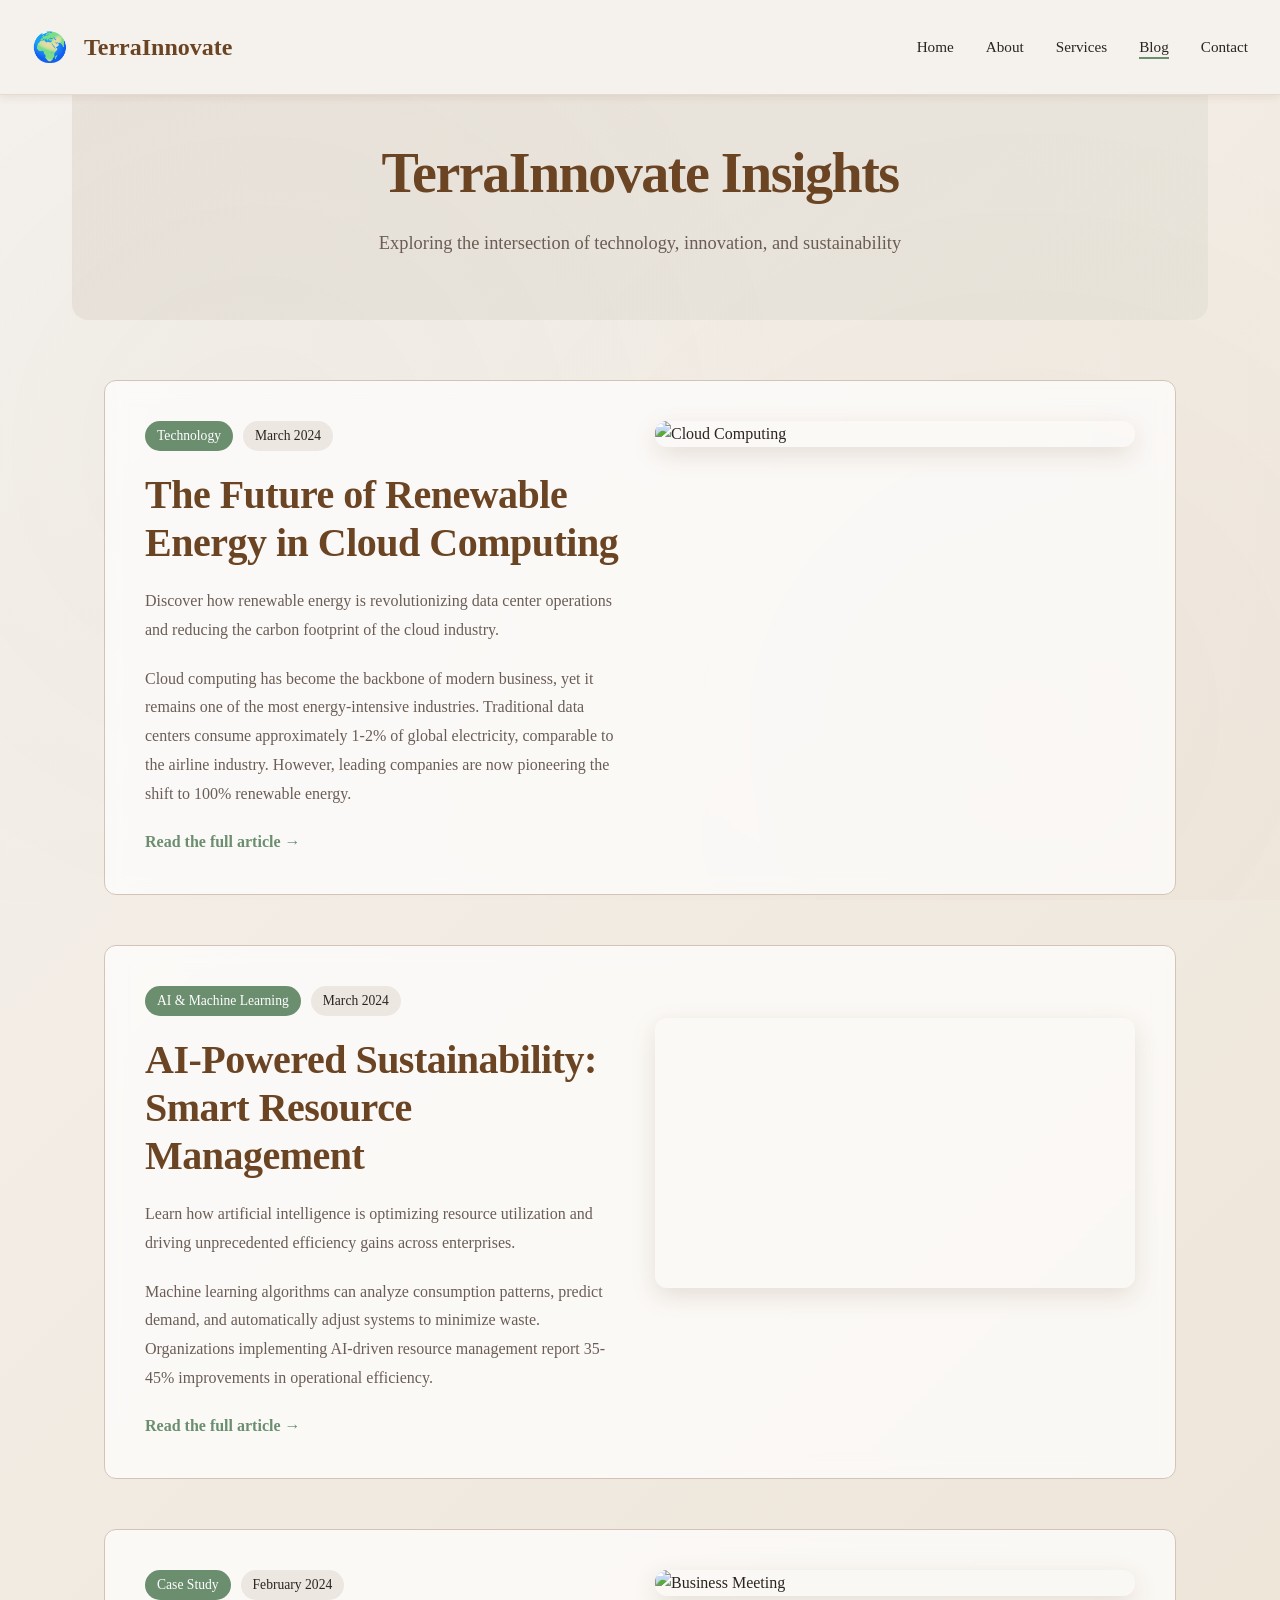
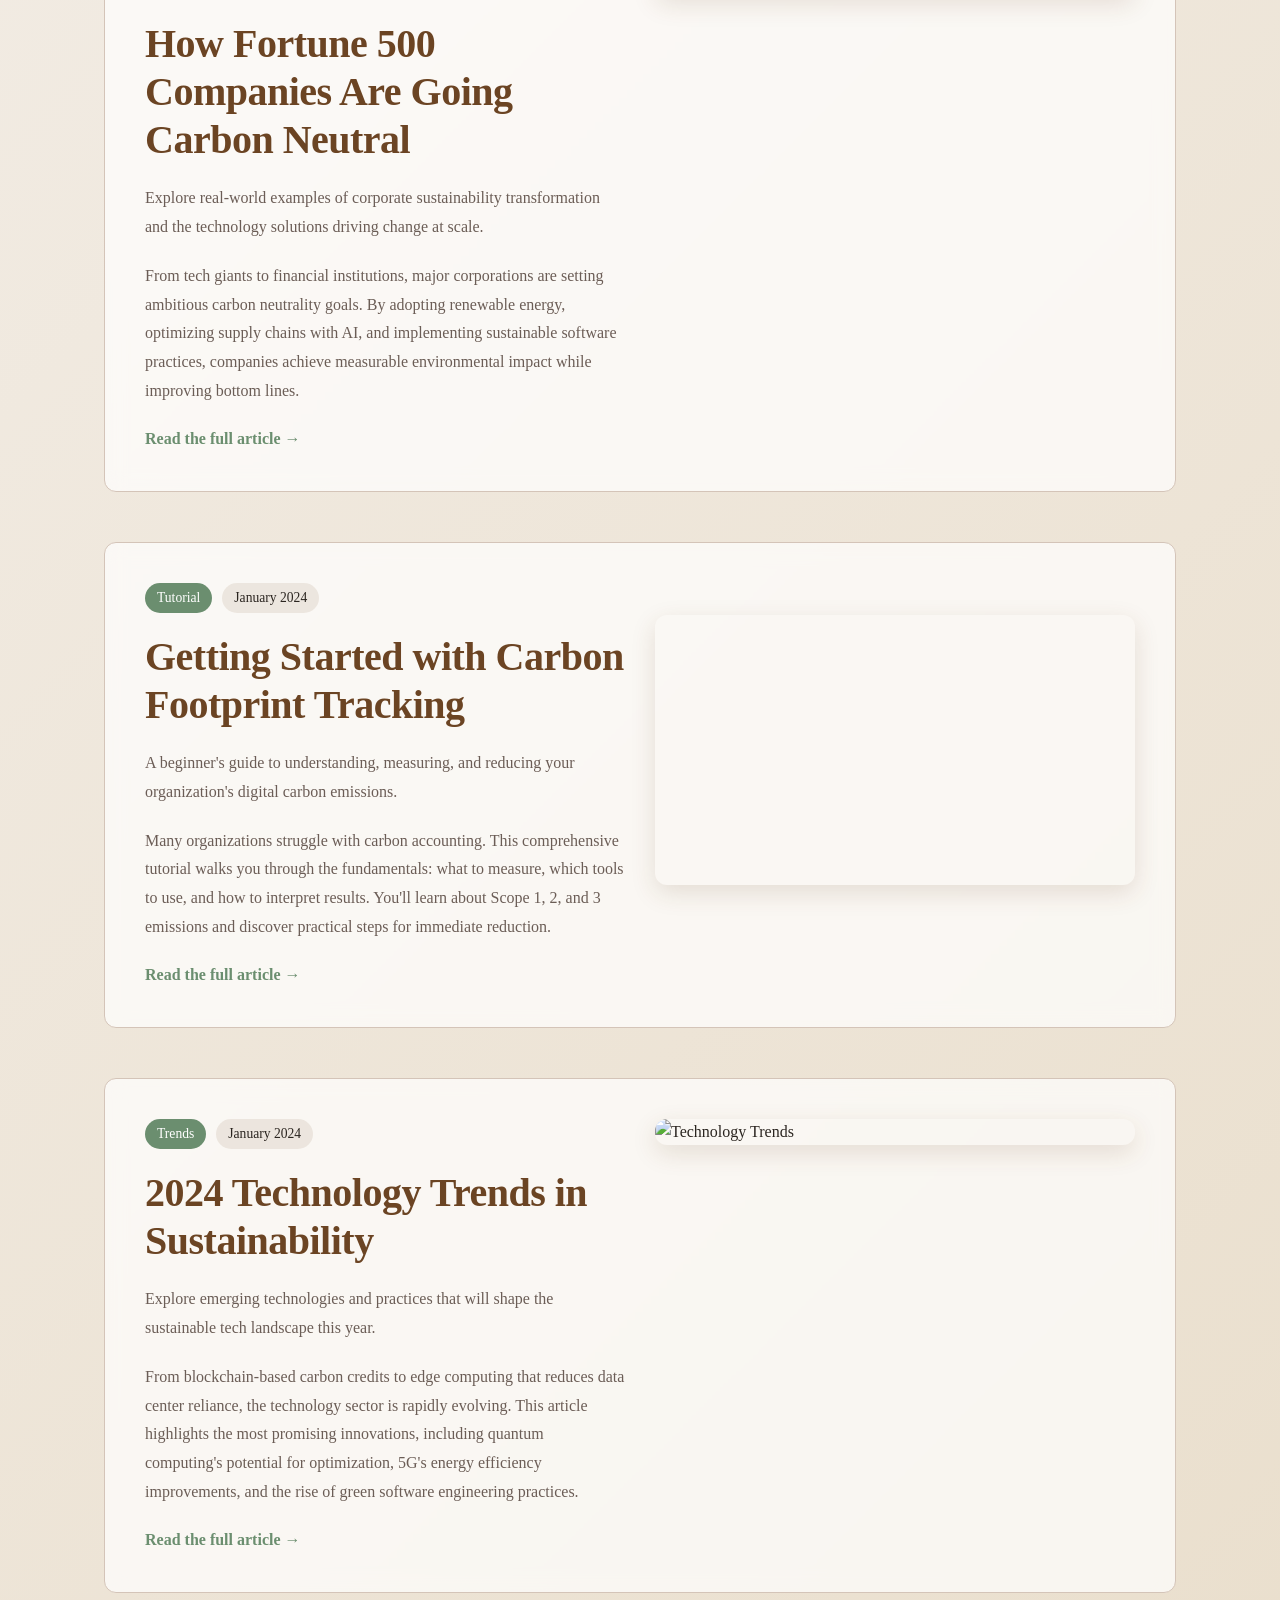
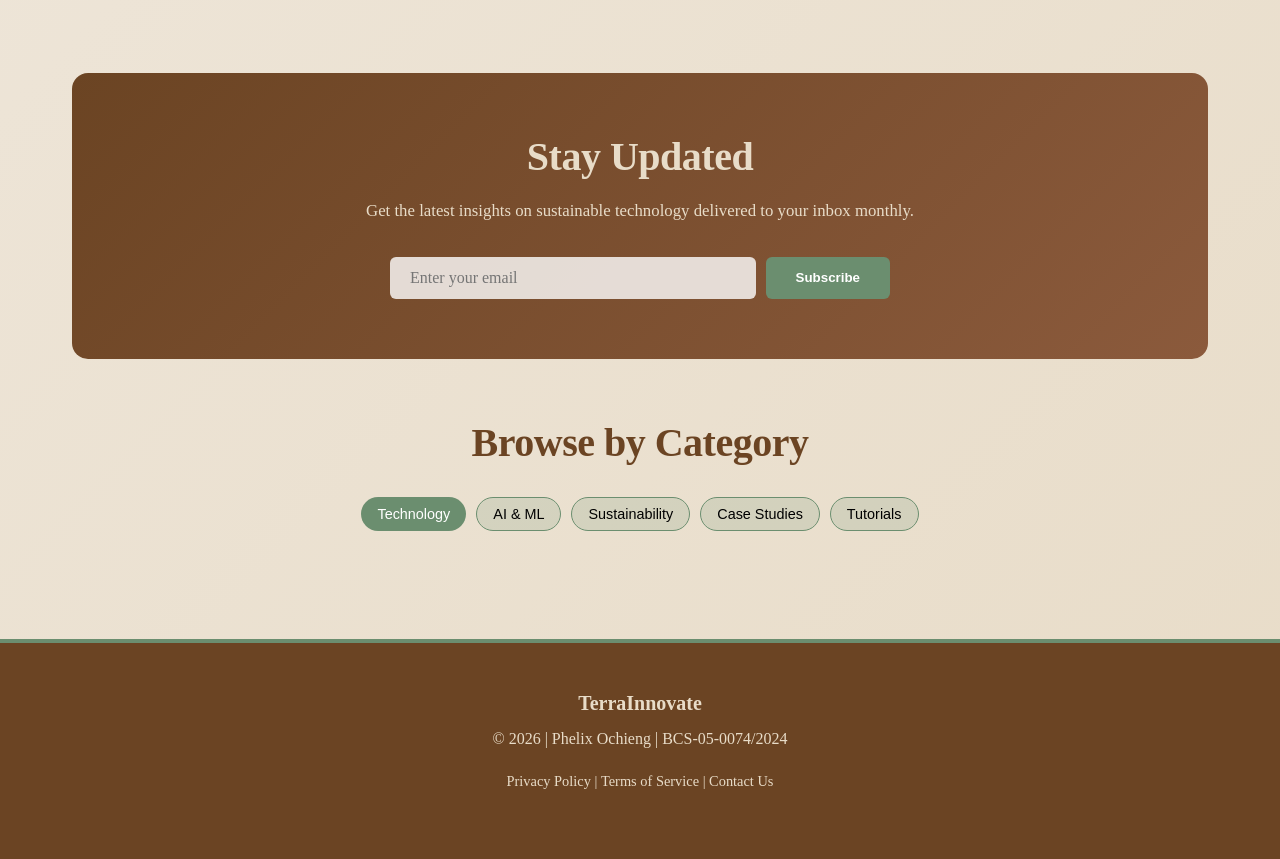
==== commit 240ea735: "Update video iframe sources in blog.html" ====
--- a/blog.html
+++ b/blog.html
@@ -58,7 +58,7 @@
                         <a href="#" style="color: var(--accent-green); font-weight: 600;">Read the full article →</a>
                     </div>
                     <div class="video-container">
-                        <iframe src="https://www.youtube.com/watch?v=em43W_L5EO4" allowfullscreen="" loading="lazy"></iframe>
+                        <iframe src="https://www.youtube.com/embed/TWqzwJBO0zs" allowfullscreen="" loading="lazy"></iframe>
                     </div>
                 </div>
             </article>
@@ -92,7 +92,7 @@
                         <a href="#" style="color: var(--accent-green); font-weight: 600;">Read the full article →</a>
                     </div>
                     <div class="video-container">
-                        <iframe src="https://www.youtube.com/embed/jNQXAC9IVRw" allowfullscreen="" loading="lazy"></iframe>
+                        <iframe src="https://www.youtube.com/embed/8q7_aV8eLUE" allowfullscreen="" loading="lazy"></iframe>
                     </div>
                 </div>
             </article>
